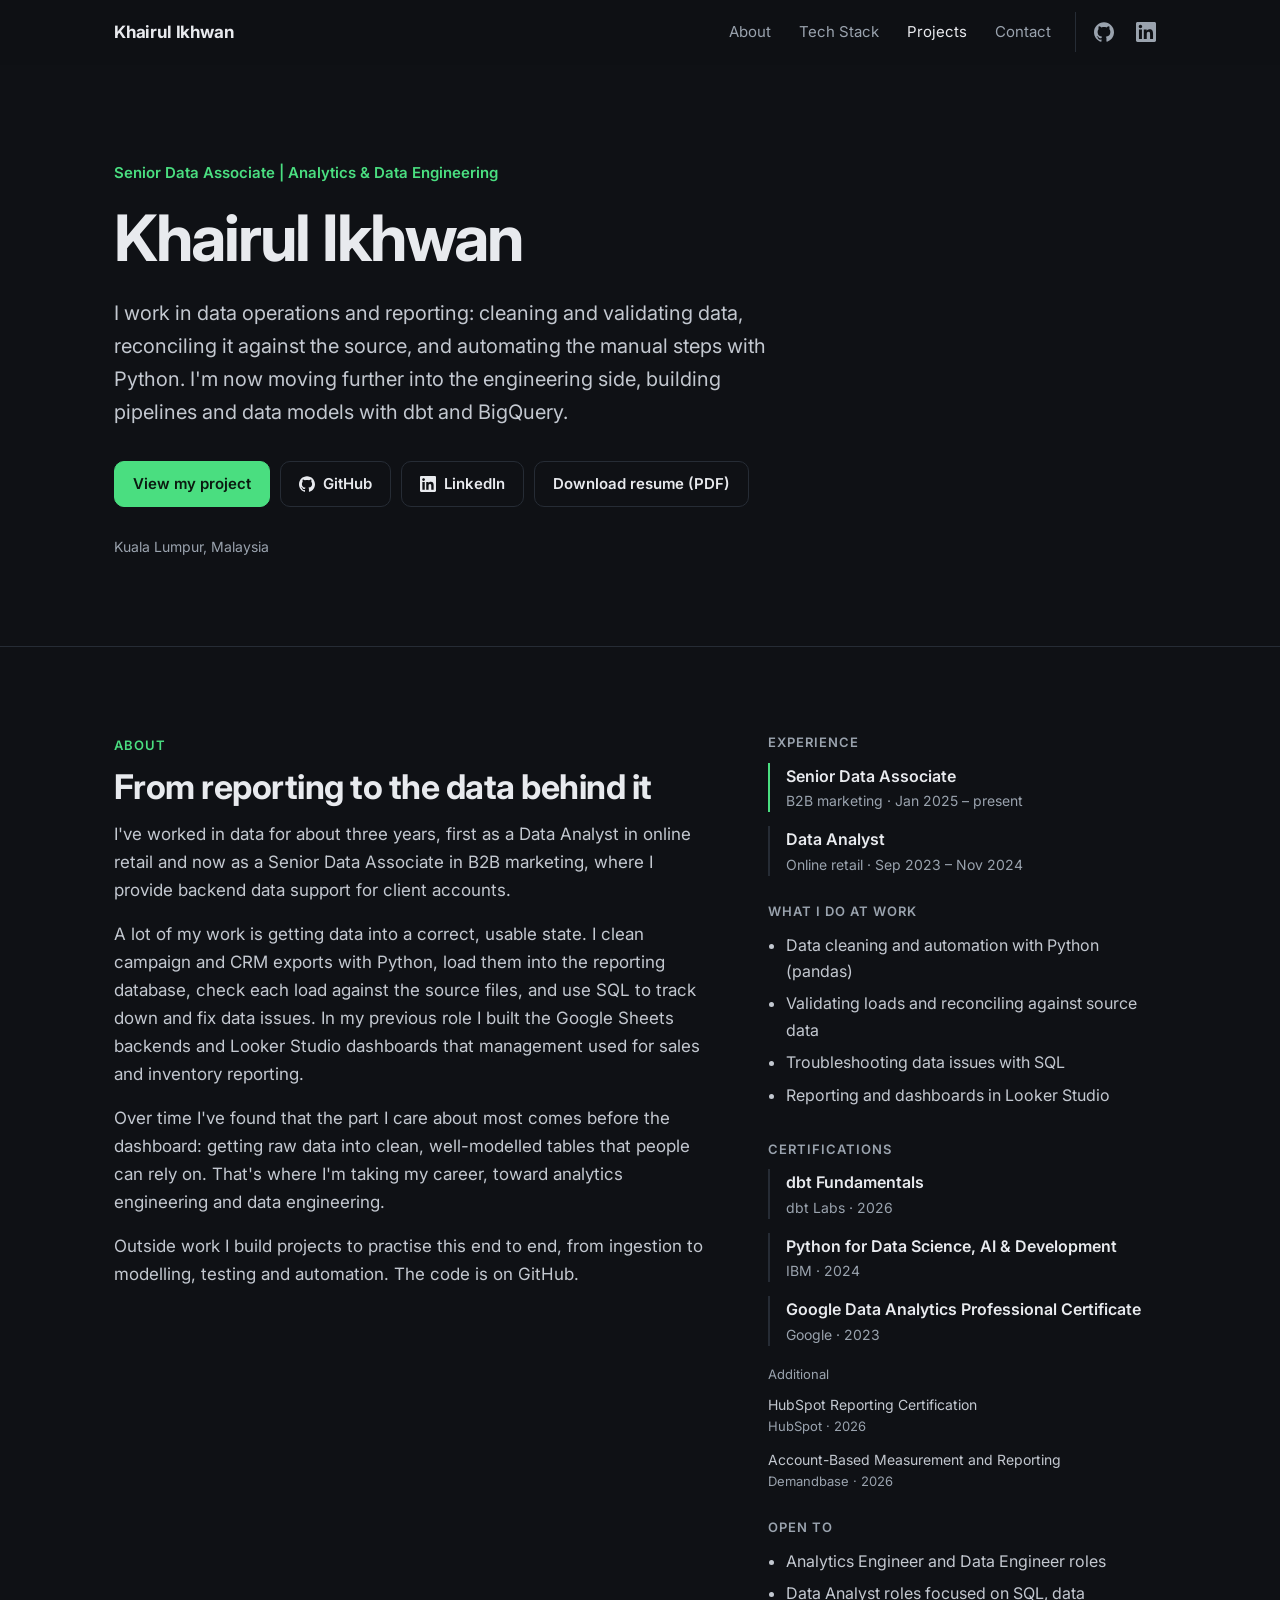
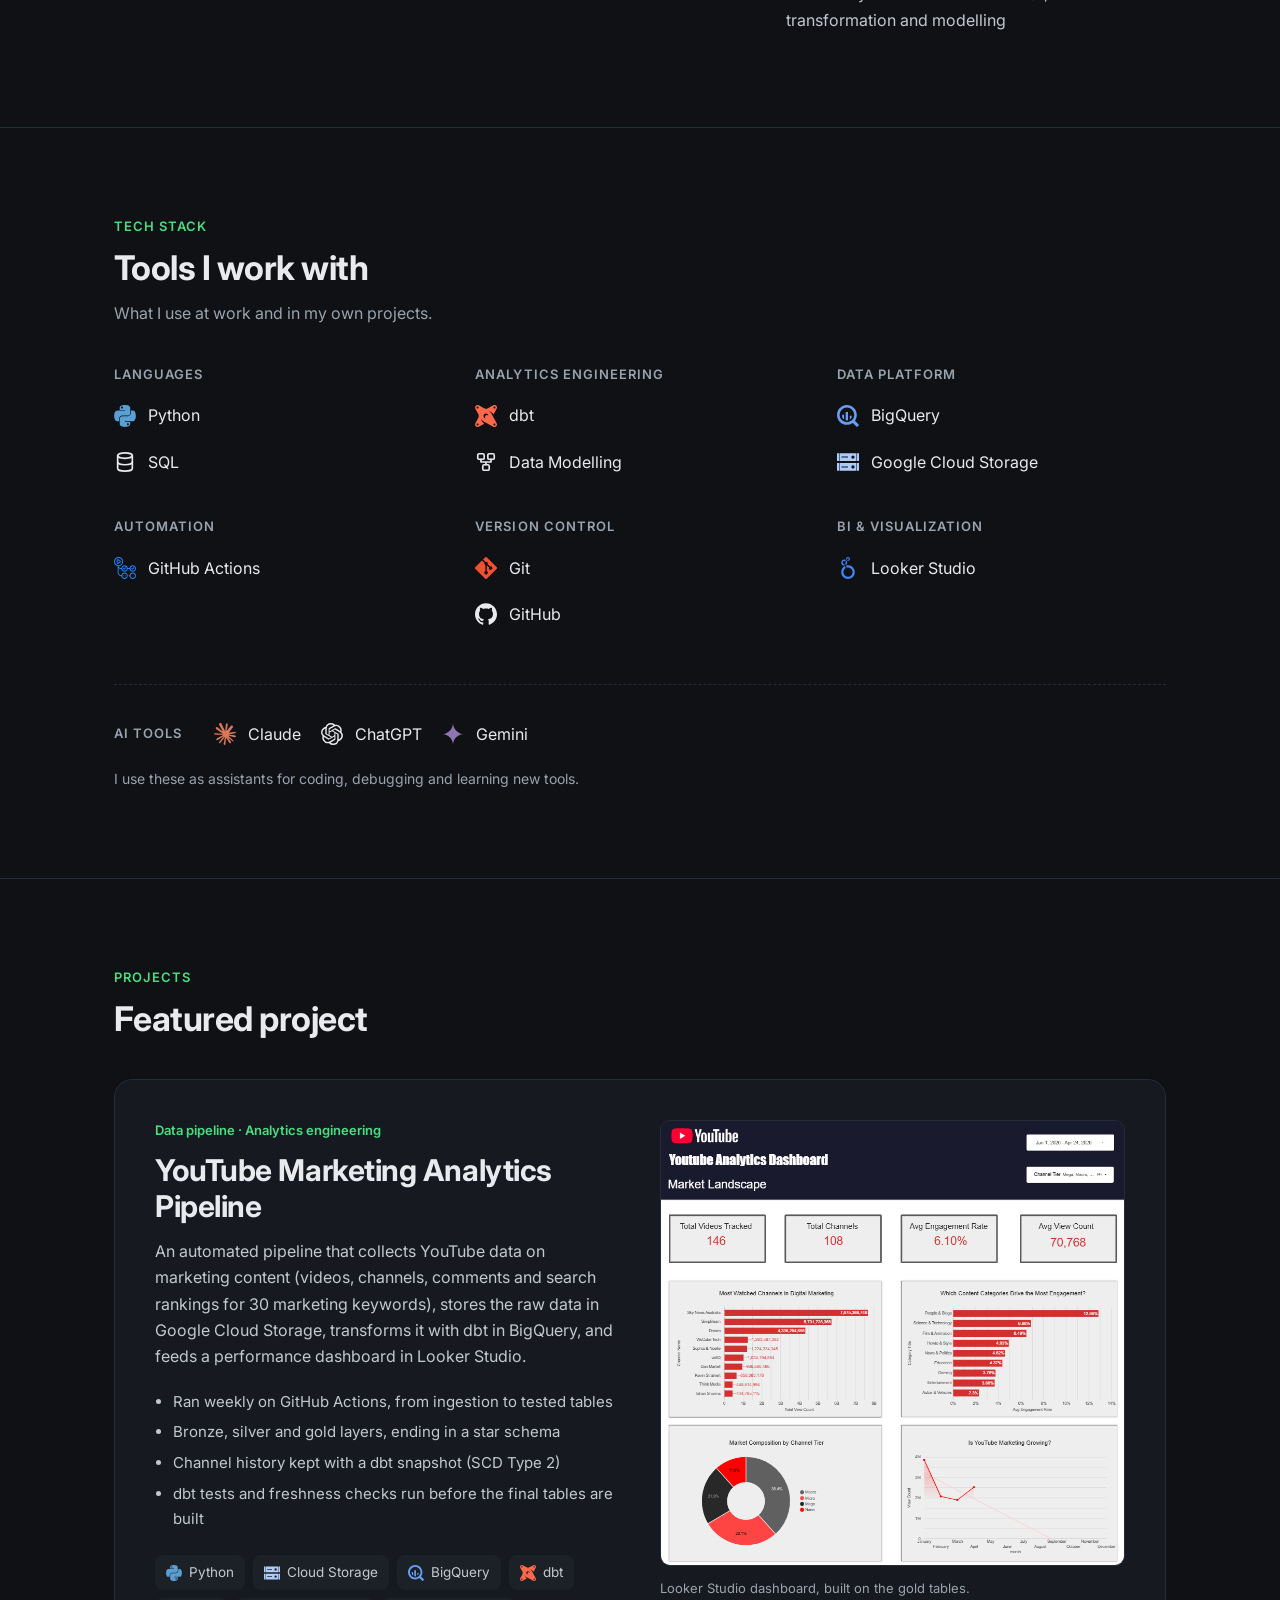
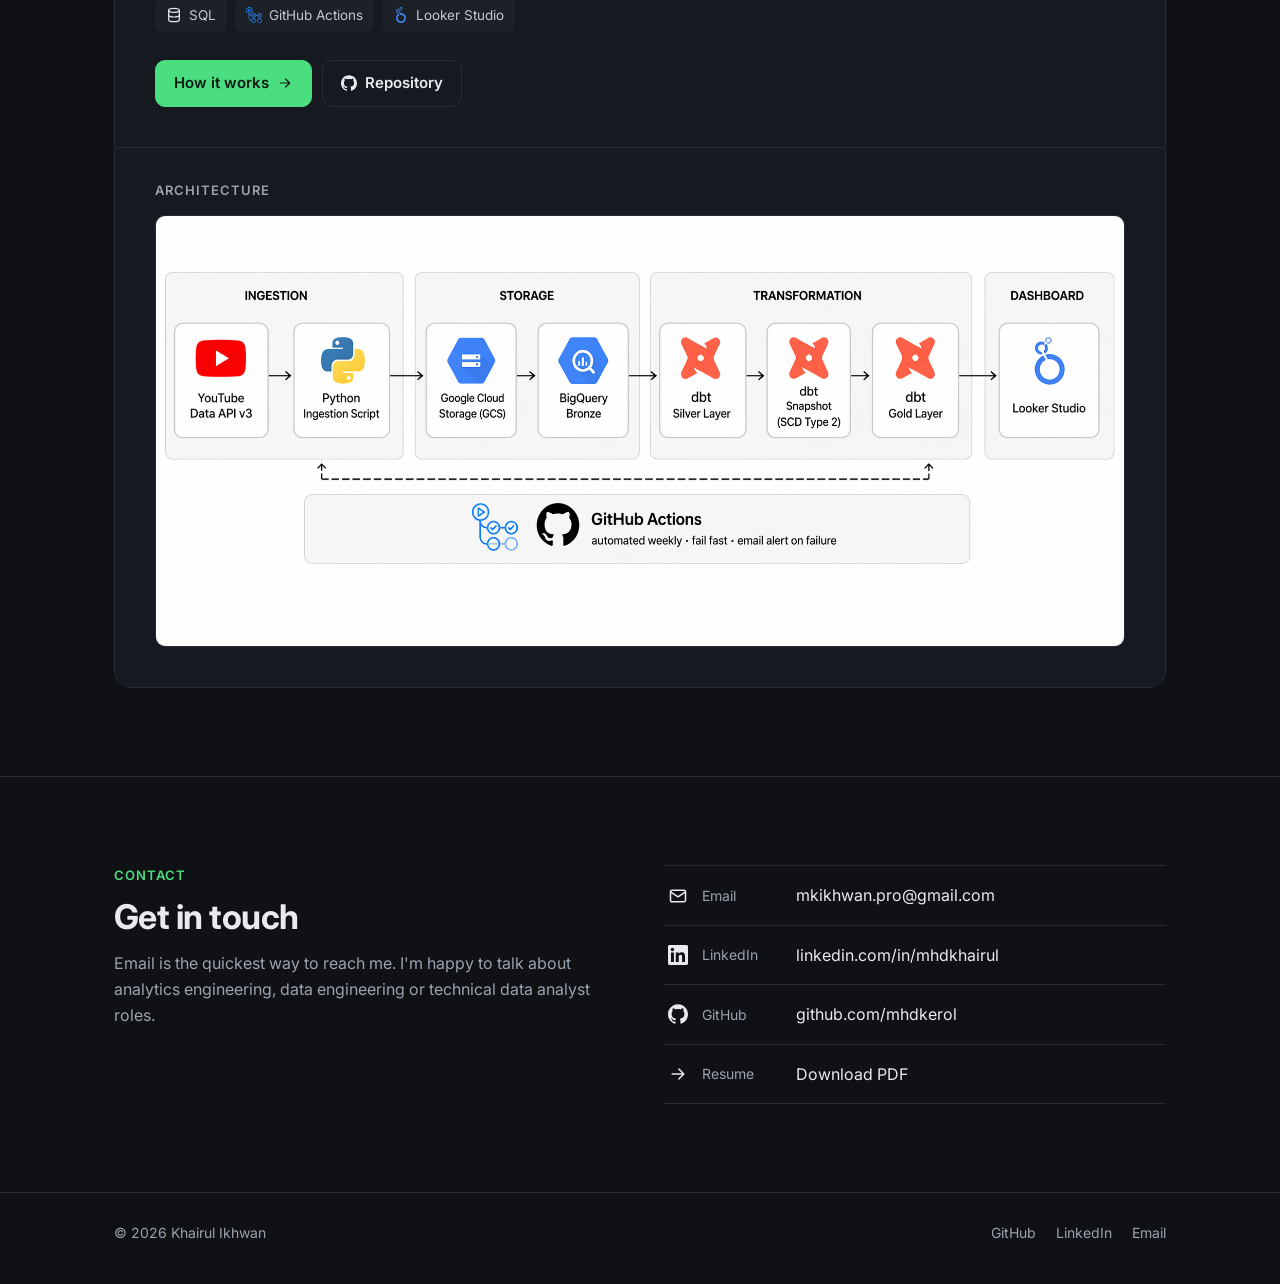
==== index.html @ a226cb2a "Add HubSpot and Demandbase certifications as additional Co-Authored-By: Claude Opus 5.5 <noreply@ant" ====
<!doctype html>
<html lang="en">
<head>
  <meta charset="utf-8">
  <meta name="viewport" content="width=device-width, initial-scale=1">
  <title>Khairul Ikhwan · Senior Data Associate | Analytics &amp; Data Engineering</title>
  <meta name="description" content="Khairul Ikhwan, Senior Data Associate in Kuala Lumpur working in data operations, reporting and data quality, moving into analytics engineering and data engineering. Featured project: a YouTube analytics pipeline built with Python, dbt and BigQuery.">
  <meta name="author" content="Khairul Ikhwan">
  <link rel="canonical" href="https://mhdkerol.github.io/">

  <meta property="og:type" content="website">
  <meta property="og:url" content="https://mhdkerol.github.io/">
  <meta property="og:title" content="Khairul Ikhwan · Analytics &amp; Data Engineering">
  <meta property="og:description" content="Senior Data Associate moving into analytics engineering and data engineering. Projects built with Python, SQL, dbt and BigQuery.">
  <meta property="og:image" content="https://mhdkerol.github.io/assets/img/og-image.png">
  <meta property="og:image:width" content="1200">
  <meta property="og:image:height" content="630">
  <meta name="twitter:card" content="summary_large_image">

  <link rel="icon" href="favicon.svg" type="image/svg+xml">
  <link rel="icon" href="favicon-32.png" sizes="32x32" type="image/png">
  <link rel="apple-touch-icon" href="apple-touch-icon.png">
  <meta name="theme-color" content="#0f1115">

  <link rel="preconnect" href="https://fonts.googleapis.com">
  <link rel="preconnect" href="https://fonts.gstatic.com" crossorigin>
  <link href="https://fonts.googleapis.com/css2?family=Inter:wght@400;500;600;700&display=swap" rel="stylesheet">
  <link rel="stylesheet" href="assets/css/style.css">
</head>
<body>
<a class="skip-link" href="#main">Skip to content</a>

<header class="header">
  <div class="container header__inner">
    <a class="brand" href="#top">Khairul Ikhwan</a>
    <button class="nav-toggle" type="button" aria-expanded="false" aria-controls="site-nav" aria-label="Open menu">
      <svg class="icon" aria-hidden="true"><use href="assets/img/icons.svg#i-menu"></use></svg>
    </button>
    <nav class="nav" id="site-nav" aria-label="Main" data-spy>
      <a class="nav__link" href="#about">About</a>
      <a class="nav__link" href="#stack">Tech Stack</a>
      <a class="nav__link" href="#projects">Projects</a>
      <a class="nav__link" href="#contact">Contact</a>
      <span class="nav__social">
        <a class="icon-link" href="https://github.com/mhdkerol" target="_blank" rel="noopener" aria-label="GitHub (opens in a new tab)">
          <svg class="icon" aria-hidden="true"><use href="assets/img/icons.svg#i-github"></use></svg>
        </a>
        <a class="icon-link" href="https://www.linkedin.com/in/mhdkhairul" target="_blank" rel="noopener" aria-label="LinkedIn (opens in a new tab)">
          <svg class="icon" aria-hidden="true"><use href="assets/img/icons.svg#i-linkedin"></use></svg>
        </a>
      </span>
    </nav>
  </div>
</header>

<main id="main">

  <!-- Intro -->
  <section class="hero" id="top">
    <div class="container">
      <p class="hero__role">Senior Data Associate&nbsp;|&nbsp;Analytics &amp; Data Engineering</p>
      <h1 class="hero__name">Khairul Ikhwan</h1>
      <p class="hero__lead">I work in data operations and reporting: cleaning and validating data, reconciling it against the source, and automating the manual steps with Python. I'm now moving further into the engineering side, building pipelines and data models with dbt and BigQuery.</p>
      <div class="btn-row">
        <a class="btn btn--primary" href="#projects">View my project</a>
        <a class="btn" href="https://github.com/mhdkerol" target="_blank" rel="noopener">
          <svg class="icon icon--sm" aria-hidden="true"><use href="assets/img/icons.svg#i-github"></use></svg>GitHub
        </a>
        <a class="btn" href="https://www.linkedin.com/in/mhdkhairul" target="_blank" rel="noopener">
          <svg class="icon icon--sm" aria-hidden="true"><use href="assets/img/icons.svg#i-linkedin"></use></svg>LinkedIn
        </a>
        <a class="btn" href="assets/Khairul-Ikhwan-Resume.pdf" download>Download resume (PDF)</a>
      </div>
      <p class="hero__meta">Kuala Lumpur, Malaysia</p>
    </div>
  </section>

  <!-- About -->
  <section class="section" id="about">
    <div class="container about">
      <div>
        <p class="section__eyebrow">About</p>
        <h2 class="section__title">From reporting to the data behind it</h2>
        <div class="about__text">
          <p>I've worked in data for about three years, first as a Data Analyst in online retail and now as a Senior Data Associate in B2B marketing, where I provide backend data support for client accounts.</p>
          <p>A lot of my work is getting data into a correct, usable state. I clean campaign and CRM exports with Python, load them into the reporting database, check each load against the source files, and use SQL to track down and fix data issues. In my previous role I built the Google Sheets backends and Looker Studio dashboards that management used for sales and inventory reporting.</p>
          <p>Over time I've found that the part I care about most comes before the dashboard: getting raw data into clean, well-modelled tables that people can rely on. That's where I'm taking my career, toward analytics engineering and data engineering.</p>
          <p>Outside work I build projects to practise this end to end, from ingestion to modelling, testing and automation. The code is on GitHub.</p>
        </div>
      </div>
      <aside class="about__side" aria-label="Experience and interests">
        <div class="side-block">
          <h3>Experience</h3>
          <ul class="timeline">
            <li><strong>Senior Data Associate</strong><span>B2B marketing · Jan 2025 – present</span></li>
            <li><strong>Data Analyst</strong><span>Online retail · Sep 2023 – Nov 2024</span></li>
          </ul>
        </div>
        <div class="side-block">
          <h3>What I do at work</h3>
          <ul class="plain-list">
            <li>Data cleaning and automation with Python (pandas)</li>
            <li>Validating loads and reconciling against source data</li>
            <li>Troubleshooting data issues with SQL</li>
            <li>Reporting and dashboards in Looker Studio</li>
          </ul>
        </div>
        <div class="side-block">
          <h3>Certifications</h3>
          <ul class="timeline timeline--plain">
            <li><strong>dbt Fundamentals</strong><span>dbt Labs · 2026</span></li>
            <li><strong>Python for Data Science, AI &amp; Development</strong><span>IBM · 2024</span></li>
            <li><strong>Google Data Analytics Professional Certificate</strong><span>Google · 2023</span></li>
          </ul>
          <p class="cert-extra-title">Additional</p>
          <ul class="cert-extra">
            <li>HubSpot Reporting Certification <span>HubSpot · 2026</span></li>
            <li>Account-Based Measurement and Reporting <span>Demandbase · 2026</span></li>
          </ul>
        </div>
        <div class="side-block">
          <h3>Open to</h3>
          <ul class="plain-list">
            <li>Analytics Engineer and Data Engineer roles</li>
            <li>Data Analyst roles focused on SQL, data transformation and modelling</li>
          </ul>
        </div>
      </aside>
    </div>
  </section>

  <!-- Tech stack -->
  <section class="section" id="stack">
    <div class="container">
      <p class="section__eyebrow">Tech Stack</p>
      <h2 class="section__title">Tools I work with</h2>
      <p class="section__intro">What I use at work and in my own projects.</p>

      <div class="stack">
        <div class="stack__group">
          <h3>Languages</h3>
          <ul class="stack__list">
            <li class="stack__item"><svg class="icon" aria-hidden="true"><use href="assets/img/icons.svg#i-python"></use></svg>Python</li>
            <li class="stack__item"><svg class="icon" aria-hidden="true"><use href="assets/img/icons.svg#i-sql"></use></svg>SQL</li>
          </ul>
        </div>
        <div class="stack__group">
          <h3>Analytics Engineering</h3>
          <ul class="stack__list">
            <li class="stack__item"><svg class="icon" aria-hidden="true"><use href="assets/img/icons.svg#i-dbt"></use></svg>dbt</li>
            <li class="stack__item"><svg class="icon" aria-hidden="true"><use href="assets/img/icons.svg#i-model"></use></svg>Data Modelling</li>
          </ul>
        </div>
        <div class="stack__group">
          <h3>Data Platform</h3>
          <ul class="stack__list">
            <li class="stack__item"><svg class="icon" aria-hidden="true"><use href="assets/img/icons.svg#i-googlebigquery"></use></svg>BigQuery</li>
            <li class="stack__item"><svg class="icon" aria-hidden="true"><use href="assets/img/icons.svg#i-googlecloudstorage"></use></svg>Google Cloud Storage</li>
          </ul>
        </div>
        <div class="stack__group">
          <h3>Automation</h3>
          <ul class="stack__list">
            <li class="stack__item"><svg class="icon" aria-hidden="true"><use href="assets/img/icons.svg#i-githubactions"></use></svg>GitHub Actions</li>
          </ul>
        </div>
        <div class="stack__group">
          <h3>Version Control</h3>
          <ul class="stack__list">
            <li class="stack__item"><svg class="icon" aria-hidden="true"><use href="assets/img/icons.svg#i-git"></use></svg>Git</li>
            <li class="stack__item"><svg class="icon" aria-hidden="true"><use href="assets/img/icons.svg#i-github"></use></svg>GitHub</li>
          </ul>
        </div>
        <div class="stack__group">
          <h3>BI &amp; Visualization</h3>
          <ul class="stack__list">
            <li class="stack__item"><svg class="icon" aria-hidden="true"><use href="assets/img/icons.svg#i-looker"></use></svg>Looker Studio</li>
          </ul>
        </div>
      </div>

      <div class="stack-ai">
        <h3>AI Tools</h3>
        <ul class="stack__list">
          <li class="stack__item"><svg class="icon" aria-hidden="true"><use href="assets/img/icons.svg#i-claude"></use></svg>Claude</li>
          <li class="stack__item"><svg class="icon" aria-hidden="true"><use href="assets/img/icons.svg#i-openai"></use></svg>ChatGPT</li>
          <li class="stack__item"><svg class="icon" aria-hidden="true"><use href="assets/img/icons.svg#i-googlegemini"></use></svg>Gemini</li>
        </ul>
        <p>I use these as assistants for coding, debugging and learning new tools.</p>
      </div>
    </div>
  </section>

  <!-- Featured project -->
  <section class="section" id="projects">
    <div class="container">
      <p class="section__eyebrow">Projects</p>
      <h2 class="section__title">Featured project</h2>

      <article class="feature" aria-labelledby="yt-title">
        <div class="feature__body">
          <div>
            <p class="feature__tag">Data pipeline · Analytics engineering</p>
            <h3 class="feature__title" id="yt-title">YouTube Marketing Analytics Pipeline</h3>
            <p class="feature__desc">An automated pipeline that collects YouTube data on marketing content (videos, channels, comments and search rankings for 30 marketing keywords), stores the raw data in Google Cloud Storage, transforms it with dbt in BigQuery, and feeds a performance dashboard in Looker Studio.</p>
            <ul class="feature__points">
              <li>Ran weekly on GitHub Actions, from ingestion to tested tables</li>
              <li>Bronze, silver and gold layers, ending in a star schema</li>
              <li>Channel history kept with a dbt snapshot (SCD Type 2)</li>
              <li>dbt tests and freshness checks run before the final tables are built</li>
            </ul>
            <ul class="tech-row" aria-label="Technologies used">
              <li><svg class="icon" aria-hidden="true"><use href="assets/img/icons.svg#i-python"></use></svg>Python</li>
              <li><svg class="icon" aria-hidden="true"><use href="assets/img/icons.svg#i-googlecloudstorage"></use></svg>Cloud Storage</li>
              <li><svg class="icon" aria-hidden="true"><use href="assets/img/icons.svg#i-googlebigquery"></use></svg>BigQuery</li>
              <li><svg class="icon" aria-hidden="true"><use href="assets/img/icons.svg#i-dbt"></use></svg>dbt</li>
              <li><svg class="icon" aria-hidden="true"><use href="assets/img/icons.svg#i-sql"></use></svg>SQL</li>
              <li><svg class="icon" aria-hidden="true"><use href="assets/img/icons.svg#i-githubactions"></use></svg>GitHub Actions</li>
              <li><svg class="icon" aria-hidden="true"><use href="assets/img/icons.svg#i-looker"></use></svg>Looker Studio</li>
            </ul>
            <div class="btn-row">
              <a class="btn btn--primary" href="projects/youtube-analytics.html">
                How it works<svg class="icon icon--sm" aria-hidden="true"><use href="assets/img/icons.svg#i-arrow"></use></svg>
              </a>
              <a class="btn" href="https://github.com/mhdkerol/youtube-analytics-API" target="_blank" rel="noopener">
                <svg class="icon icon--sm" aria-hidden="true"><use href="assets/img/icons.svg#i-github"></use></svg>Repository
              </a>
            </div>
          </div>
          <div class="feature__visual">
            <figure class="shot">
              <img src="assets/img/dashboard.png" width="893" height="856" loading="lazy"
                   alt="Looker Studio dashboard, Market Landscape page: totals for videos tracked, channels and average engagement rate, with charts of the most watched channels, content categories by engagement and channel tiers.">
            </figure>
            <p class="shot-caption">Looker Studio dashboard, built on the gold tables.</p>
          </div>
        </div>
        <div class="feature__wide">
          <h4>Architecture</h4>
          <figure class="shot">
            <img src="assets/img/architecture.png" width="1881" height="836" loading="lazy"
                 alt="Architecture: the YouTube Data API is read by a Python ingestion script, raw files land in Google Cloud Storage and BigQuery bronze tables, dbt builds silver, snapshot and gold layers, and Looker Studio reads the gold layer. GitHub Actions runs the pipeline weekly.">
          </figure>
        </div>
      </article>
    </div>
  </section>

  <!-- Contact -->
  <section class="section" id="contact">
    <div class="container contact">
      <div>
        <p class="section__eyebrow">Contact</p>
        <h2 class="section__title">Get in touch</h2>
        <p class="section__intro">Email is the quickest way to reach me. I'm happy to talk about analytics engineering, data engineering or technical data analyst roles.</p>
      </div>
      <ul class="contact__links">
        <li><a href="mailto:mkikhwan.pro@gmail.com">
          <svg class="icon" aria-hidden="true"><use href="assets/img/icons.svg#i-mail"></use></svg>
          <span class="label">Email</span><span class="value">mkikhwan.pro@gmail.com</span>
        </a></li>
        <li><a href="https://www.linkedin.com/in/mhdkhairul" target="_blank" rel="noopener">
          <svg class="icon" aria-hidden="true"><use href="assets/img/icons.svg#i-linkedin"></use></svg>
          <span class="label">LinkedIn</span><span class="value">linkedin.com/in/mhdkhairul</span>
        </a></li>
        <li><a href="https://github.com/mhdkerol" target="_blank" rel="noopener">
          <svg class="icon" aria-hidden="true"><use href="assets/img/icons.svg#i-github"></use></svg>
          <span class="label">GitHub</span><span class="value">github.com/mhdkerol</span>
        </a></li>
        <li><a href="assets/Khairul-Ikhwan-Resume.pdf" download>
          <svg class="icon" aria-hidden="true"><use href="assets/img/icons.svg#i-arrow"></use></svg>
          <span class="label">Resume</span><span class="value">Download PDF</span>
        </a></li>
      </ul>
    </div>
  </section>
</main>

<footer class="footer">
  <div class="container footer__inner">
    <span>© <span id="year">2026</span> Khairul Ikhwan</span>
    <nav aria-label="Footer">
      <a href="https://github.com/mhdkerol" target="_blank" rel="noopener">GitHub</a>
      <a href="https://www.linkedin.com/in/mhdkhairul" target="_blank" rel="noopener">LinkedIn</a>
      <a href="mailto:mkikhwan.pro@gmail.com">Email</a>
    </nav>
  </div>
</footer>

<script src="assets/js/main.js" defer></script>
</body>
</html>
---- assets/css/style.css ----
/* =========================================================
   Khairul Ikhwan – portfolio
   Plain CSS, no build step. Dark, understated theme.
   ========================================================= */

:root {
  --bg: #0f1115;
  --surface: #161a20;
  --surface-2: #1c2128;
  --border: #262c35;
  --text: #e8eaee;
  --text-soft: #c3c8d0;
  --muted: #9aa3ae;
  --accent: #4ade80;
  --accent-ink: #0b1a10;
  --radius: 12px;
  --max: 1100px;
  --header-h: 64px;
}

*, *::before, *::after { box-sizing: border-box; }

html { scroll-behavior: smooth; scroll-padding-top: calc(var(--header-h) + 16px); }
@media (prefers-reduced-motion: reduce) { html { scroll-behavior: auto; } * { transition: none !important; } }

body {
  margin: 0;
  background: var(--bg);
  color: var(--text);
  font-family: Inter, system-ui, -apple-system, "Segoe UI", Roboto, sans-serif;
  font-size: 16px;
  line-height: 1.65;
  -webkit-font-smoothing: antialiased;
  overflow-x: hidden;
}

a { color: inherit; text-decoration: none; }
img { max-width: 100%; height: auto; display: block; }
h1, h2, h3 { line-height: 1.2; letter-spacing: -0.015em; margin: 0; }
p { margin: 0; }
code { font-family: ui-monospace, "SFMono-Regular", Menlo, Consolas, monospace; font-size: 0.92em; background: var(--surface-2); padding: 1px 6px; border-radius: 5px; }

.container { max-width: var(--max); margin: 0 auto; padding: 0 24px; }

:focus-visible { outline: 2px solid var(--accent); outline-offset: 3px; border-radius: 6px; }

.skip-link {
  position: absolute; left: -9999px; top: 10px; z-index: 100;
  background: var(--accent); color: var(--accent-ink); padding: 8px 14px; border-radius: 8px; font-weight: 600;
}
.skip-link:focus { left: 12px; }

.icon { width: 20px; height: 20px; flex: none; }
.icon--sm { width: 16px; height: 16px; }

/* ---------- Header / nav ---------- */
.header {
  position: sticky; top: 0; z-index: 50;
  background: rgba(15, 17, 21, 0.88);
  backdrop-filter: saturate(140%) blur(8px);
  -webkit-backdrop-filter: saturate(140%) blur(8px);
  border-bottom: 1px solid transparent;
  transition: border-color .2s;
}
.header.is-scrolled { border-bottom-color: var(--border); }
.header__inner { height: var(--header-h); display: flex; align-items: center; justify-content: space-between; gap: 16px; }
.brand { font-weight: 700; font-size: 17px; letter-spacing: -0.01em; }

.nav { display: flex; align-items: center; gap: 4px; }
.nav__link {
  padding: 8px 12px; border-radius: 8px; font-size: 15px; color: var(--muted);
  transition: color .15s, background-color .15s;
}
.nav__link:hover { color: var(--text); background: var(--surface); }
.nav__link.is-active { color: var(--text); }
.nav__social { display: flex; gap: 2px; margin-left: 8px; padding-left: 8px; border-left: 1px solid var(--border); }
.icon-link {
  display: inline-flex; align-items: center; justify-content: center;
  width: 40px; height: 40px; border-radius: 8px; color: var(--muted);
  transition: color .15s, background-color .15s;
}
.icon-link:hover { color: var(--text); background: var(--surface); }

.nav-toggle {
  display: none; align-items: center; justify-content: center;
  width: 44px; height: 44px; border-radius: 8px; border: 1px solid var(--border);
  background: transparent; color: var(--text); cursor: pointer;
}

@media (max-width: 760px) {
  .nav-toggle { display: inline-flex; }
  .nav {
    position: absolute; top: var(--header-h); left: 0; right: 0;
    flex-direction: column; align-items: stretch; gap: 0;
    padding: 8px 16px 16px; background: var(--bg); border-bottom: 1px solid var(--border);
    display: none;
  }
  .nav.is-open { display: flex; }
  .nav__link { padding: 14px 12px; font-size: 16px; }
  .nav__social { margin: 8px 0 0; padding: 8px 0 0; border-left: 0; border-top: 1px solid var(--border); }
}

/* ---------- Buttons ---------- */
.btn {
  display: inline-flex; align-items: center; gap: 8px;
  min-height: 44px; padding: 10px 18px; border-radius: 10px;
  font-size: 15px; font-weight: 600; border: 1px solid var(--border); color: var(--text);
  transition: background-color .15s, border-color .15s, color .15s;
}
.btn:hover { background: var(--surface); border-color: #3a414c; }
.btn--primary { background: var(--accent); border-color: var(--accent); color: var(--accent-ink); }
.btn--primary:hover { background: #6ee7a0; border-color: #6ee7a0; color: var(--accent-ink); }
.btn-row { display: flex; flex-wrap: wrap; gap: 10px; }

/* ---------- Sections ---------- */
.section { padding: 88px 0; border-top: 1px solid var(--border); }
.section__eyebrow { font-size: 13px; font-weight: 600; letter-spacing: .08em; text-transform: uppercase; color: var(--accent); margin-bottom: 10px; }
.section__title { font-size: clamp(26px, 3.2vw, 34px); margin-bottom: 12px; }
.section__intro { color: var(--muted); max-width: 620px; }

/* ---------- Hero ---------- */
.hero { padding: 96px 0 88px; }
.hero__role { font-size: 15px; font-weight: 600; color: var(--accent); margin-bottom: 14px; }
.hero__name { font-size: clamp(40px, 6vw, 64px); letter-spacing: -0.03em; margin-bottom: 20px; }
.hero__lead { font-size: clamp(17px, 2vw, 20px); color: var(--text-soft); max-width: 660px; margin-bottom: 32px; }
.hero__meta { margin-top: 28px; font-size: 14px; color: var(--muted); }

/* ---------- About ---------- */
.about { display: grid; grid-template-columns: minmax(0, 1.5fr) minmax(0, 1fr); gap: 56px; }
.about__text { display: flex; flex-direction: column; gap: 16px; color: var(--text-soft); font-size: 17px; }
.about__side { display: flex; flex-direction: column; gap: 28px; }
.side-block h3 { font-size: 13px; font-weight: 600; letter-spacing: .08em; text-transform: uppercase; color: var(--muted); margin-bottom: 12px; }
.timeline { list-style: none; margin: 0; padding: 0; display: flex; flex-direction: column; gap: 14px; }
.timeline li { display: flex; flex-direction: column; padding-left: 16px; border-left: 2px solid var(--border); }
.timeline li:first-child { border-left-color: var(--accent); }
.timeline--plain li:first-child { border-left-color: var(--border); }
.timeline strong { font-weight: 600; }
.timeline span { font-size: 14px; color: var(--muted); }
.plain-list { margin: 0; padding-left: 18px; color: var(--text-soft); }
.plain-list li { margin-bottom: 6px; }

@media (max-width: 860px) { .about { grid-template-columns: 1fr; gap: 40px; } }

/* ---------- Tech stack ---------- */
.stack { display: grid; grid-template-columns: repeat(3, minmax(0, 1fr)); gap: 36px 32px; margin-top: 40px; }
.stack__group h3 { font-size: 13px; font-weight: 600; letter-spacing: .08em; text-transform: uppercase; color: var(--muted); margin-bottom: 12px; }
.stack__list { list-style: none; margin: 0; padding: 0; display: flex; flex-direction: column; gap: 4px; }
.stack__item {
  display: flex; align-items: center; gap: 12px; padding: 8px 10px; margin: 0 -10px;
  border-radius: 8px; font-size: 16px; transition: background-color .15s;
}
.stack__item:hover { background: var(--surface); }
.stack__item .icon { width: 22px; height: 22px; color: var(--text); }

.stack-ai {
  margin-top: 48px; padding-top: 28px; border-top: 1px dashed var(--border);
  display: flex; flex-wrap: wrap; align-items: center; gap: 12px 32px;
}
.stack-ai h3 { font-size: 13px; font-weight: 600; letter-spacing: .08em; text-transform: uppercase; color: var(--muted); }
.stack-ai .stack__list { flex-direction: row; flex-wrap: wrap; gap: 4px 20px; }
.stack-ai p { flex-basis: 100%; font-size: 14px; color: var(--muted); }

@media (max-width: 860px) { .stack { grid-template-columns: repeat(2, minmax(0, 1fr)); } }
@media (max-width: 520px) { .stack { grid-template-columns: 1fr; gap: 28px; } }

/* ---------- Featured project ---------- */
.feature {
  margin-top: 40px; background: var(--surface); border: 1px solid var(--border); border-radius: 18px; overflow: hidden;
}
.feature__body { padding: 40px; display: grid; grid-template-columns: minmax(0, 1fr) minmax(0, 1fr); gap: 40px; align-items: start; }
.feature__tag { font-size: 13px; font-weight: 600; color: var(--accent); margin-bottom: 10px; }
.feature__title { font-size: clamp(24px, 3vw, 30px); margin-bottom: 14px; }
.feature__desc { color: var(--text-soft); margin-bottom: 20px; }
.feature__points { margin: 0 0 24px; padding-left: 18px; color: var(--text-soft); font-size: 15px; }
.feature__points li { margin-bottom: 6px; }
.tech-row { list-style: none; margin: 0 0 28px; padding: 0; display: flex; flex-wrap: wrap; gap: 8px; }
.tech-row li {
  display: inline-flex; align-items: center; gap: 7px; padding: 6px 11px;
  background: var(--surface-2); border-radius: 8px; font-size: 13.5px; color: var(--text-soft);
}
.tech-row .icon { width: 16px; height: 16px; color: var(--text); }

.feature__visual { display: flex; flex-direction: column; gap: 12px; }
.shot {
  margin: 0; border-radius: 10px; overflow: hidden; border: 1px solid var(--border); background: #fff;
}
.shot img { width: 100%; }
.shot-caption { font-size: 13px; color: var(--muted); }

.feature__wide { border-top: 1px solid var(--border); padding: 32px 40px 40px; }
.feature__wide h4 { margin: 0 0 14px; font-size: 13px; font-weight: 600; letter-spacing: .08em; text-transform: uppercase; color: var(--muted); }

@media (max-width: 900px) {
  .feature__body { grid-template-columns: 1fr; padding: 28px; }
  .feature__wide { padding: 24px 28px 28px; }
}
@media (max-width: 520px) {
  .feature__body { padding: 22px; }
  .feature__wide { padding: 20px 22px 24px; }
}

/* ---------- Contact ---------- */
.contact { display: grid; grid-template-columns: minmax(0, 1fr) minmax(0, 1fr); gap: 48px; align-items: start; }
.contact__links { list-style: none; margin: 0; padding: 0; border-top: 1px solid var(--border); }
.contact__links a {
  display: flex; align-items: center; gap: 14px; padding: 16px 4px; border-bottom: 1px solid var(--border);
  transition: color .15s, padding-left .15s;
}
.contact__links a:hover { color: var(--accent); padding-left: 10px; }
.contact__links .label { width: 80px; color: var(--muted); font-size: 14px; }
.contact__links .value { flex: 1; min-width: 0; overflow-wrap: anywhere; }
@media (max-width: 760px) { .contact { grid-template-columns: 1fr; gap: 28px; } }

/* ---------- Footer ---------- */
.footer { border-top: 1px solid var(--border); padding: 28px 0 40px; }
.footer__inner { display: flex; flex-wrap: wrap; justify-content: space-between; align-items: center; gap: 12px; font-size: 14px; color: var(--muted); }
.footer nav { display: flex; flex-wrap: wrap; gap: 20px; }
.footer a:hover { color: var(--text); }

/* =========================================================
   Project page
   ========================================================= */
.breadcrumb { padding-top: 32px; font-size: 14px; color: var(--muted); }
.breadcrumb a:hover { color: var(--text); }

.p-hero { padding: 28px 0 48px; }
.p-hero h1 { font-size: clamp(32px, 5vw, 48px); letter-spacing: -0.025em; margin-bottom: 18px; }
.p-hero .lead { font-size: clamp(17px, 2vw, 19px); color: var(--text-soft); max-width: 740px; margin-bottom: 24px; }

.facts {
  display: grid; grid-template-columns: repeat(4, minmax(0, 1fr)); gap: 0;
  border: 1px solid var(--border); border-radius: var(--radius); margin-top: 32px; overflow: hidden;
}
.facts div { padding: 16px 20px; border-right: 1px solid var(--border); }
.facts div:last-child { border-right: 0; }
.facts dt { font-size: 12px; font-weight: 600; letter-spacing: .06em; text-transform: uppercase; color: var(--muted); margin-bottom: 4px; }
.facts dd { margin: 0; font-size: 15px; }
@media (max-width: 760px) {
  .facts { grid-template-columns: repeat(2, minmax(0, 1fr)); }
  .facts div:nth-child(2) { border-right: 0; }
  .facts div:nth-child(-n+2) { border-bottom: 1px solid var(--border); }
}

.toc {
  position: sticky; top: var(--header-h); z-index: 40; background: rgba(15, 17, 21, 0.94);
  border-top: 1px solid var(--border); border-bottom: 1px solid var(--border);
}
.toc ul { list-style: none; margin: 0; padding: 0; display: flex; gap: 4px; overflow-x: auto; scrollbar-width: none; }
.toc ul::-webkit-scrollbar { display: none; }
.toc a { display: block; white-space: nowrap; padding: 12px 12px; font-size: 14px; color: var(--muted); border-bottom: 2px solid transparent; }
.toc a:hover { color: var(--text); }
.toc a.is-active { color: var(--text); border-bottom-color: var(--accent); }

.p-section { padding: 64px 0; border-bottom: 1px solid var(--border); scroll-margin-top: calc(var(--header-h) + 60px); }
.p-section:last-of-type { border-bottom: 0; }
.p-section h2 { font-size: clamp(24px, 3vw, 30px); margin-bottom: 16px; }
.p-section h3 { font-size: 18px; margin: 28px 0 10px; }
.prose { max-width: 740px; color: var(--text-soft); font-size: 17px; display: flex; flex-direction: column; gap: 14px; }
.prose ul, .prose ol { margin: 0; padding-left: 22px; display: flex; flex-direction: column; gap: 6px; }
.prose strong { color: var(--text); }

.p-figure { margin: 28px 0 0; }
.p-figure .shot { max-width: 100%; }
.p-figure figcaption { margin-top: 10px; font-size: 14px; color: var(--muted); }
.p-figure--narrow { max-width: 760px; }

.workflow { list-style: none; margin: 24px 0 0; padding: 0; counter-reset: step; display: grid; grid-template-columns: repeat(2, minmax(0, 1fr)); gap: 12px; }
.workflow li {
  counter-increment: step; position: relative; padding: 18px 18px 18px 56px;
  background: var(--surface); border: 1px solid var(--border); border-radius: var(--radius); color: var(--text-soft); font-size: 15px;
}
.workflow li::before {
  content: counter(step); position: absolute; left: 18px; top: 18px;
  width: 26px; height: 26px; border-radius: 50%; background: var(--surface-2); color: var(--accent);
  display: flex; align-items: center; justify-content: center; font-size: 13px; font-weight: 700;
}
.workflow strong { display: block; color: var(--text); margin-bottom: 2px; }
@media (max-width: 760px) { .workflow { grid-template-columns: 1fr; } }

.table-wrap { overflow-x: auto; margin-top: 20px; border: 1px solid var(--border); border-radius: var(--radius); }
table { width: 100%; border-collapse: collapse; font-size: 15px; }
th, td { text-align: left; padding: 12px 16px; border-bottom: 1px solid var(--border); vertical-align: top; }
th { font-size: 12px; letter-spacing: .06em; text-transform: uppercase; color: var(--muted); font-weight: 600; background: var(--surface); }
tr:last-child td { border-bottom: 0; }
td { color: var(--text-soft); }
td:first-child { color: var(--text); white-space: nowrap; }

.decisions { display: grid; grid-template-columns: repeat(2, minmax(0, 1fr)); gap: 14px; margin-top: 24px; }
.decision { padding: 22px; background: var(--surface); border: 1px solid var(--border); border-radius: var(--radius); }
.decision h3 { margin: 0 0 8px; font-size: 17px; }
.decision p { color: var(--text-soft); font-size: 15px; }
@media (max-width: 760px) { .decisions { grid-template-columns: 1fr; } }

/* Code snippets */
.snippet { margin-top: 20px; background: var(--surface); border: 1px solid var(--border); border-radius: var(--radius); overflow: hidden; }
.snippet__head { display: flex; flex-wrap: wrap; justify-content: space-between; align-items: baseline; gap: 6px 16px; padding: 18px 20px 0; }
.snippet__head h3 { margin: 0; font-size: 17px; }
.snippet__head a { font-size: 14px; color: var(--accent); display: inline-flex; align-items: center; gap: 4px; }
.snippet__head a:hover { text-decoration: underline; }
.snippet__why { padding: 8px 20px 0; color: var(--text-soft); font-size: 15px; max-width: 760px; }
.snippet__file { padding: 10px 20px 12px; font-family: ui-monospace, Menlo, monospace; font-size: 12px; color: var(--muted); }
.snippet pre { margin: 0; border-top: 1px solid var(--border); overflow-x: auto; background: #0b0d10; }
.snippet pre code, .snippet pre code.hljs { display: block; background: transparent; padding: 18px 20px; font-size: 13.5px; line-height: 1.65; border-radius: 0; }

.status-note {
  margin-top: 28px; padding: 16px 20px; border-radius: var(--radius);
  background: var(--surface); border: 1px solid var(--border); color: var(--text-soft); font-size: 15px; max-width: 760px;
}
.status-note strong { color: #f0b429; }

.end-cta {
  margin: 0 0 72px; padding: 32px; background: var(--surface); border: 1px solid var(--border); border-radius: 16px;
  display: flex; flex-wrap: wrap; justify-content: space-between; align-items: center; gap: 20px;
}
.end-cta h2 { font-size: 22px; margin-bottom: 4px; }
.end-cta p { color: var(--text-soft); }
.cert-extra-title { margin: 18px 0 8px; font-size: 13px; color: var(--muted); }
.cert-extra { list-style: none; margin: 0; padding: 0; display: flex; flex-direction: column; gap: 6px; font-size: 14px; color: var(--text-soft); }
.cert-extra { gap: 10px; }
.cert-extra span { display: block; font-size: 13px; color: var(--muted); }
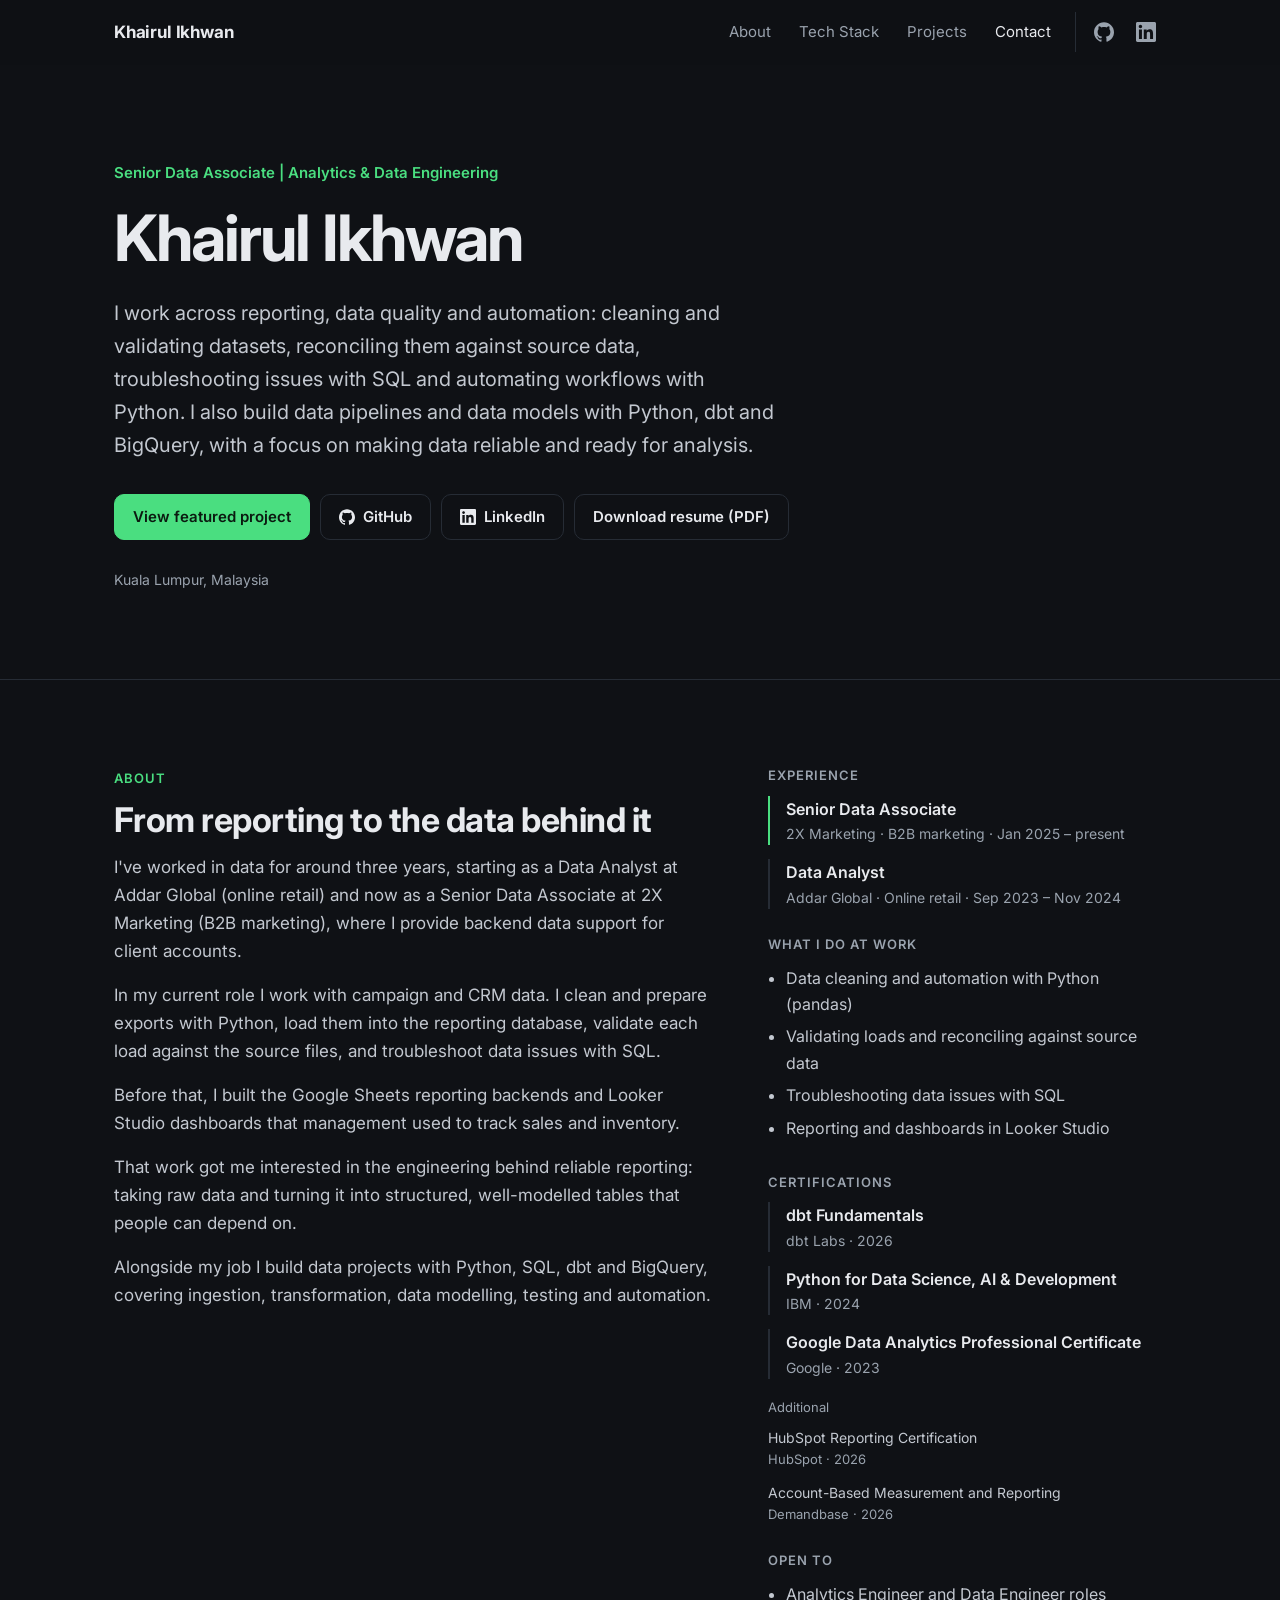
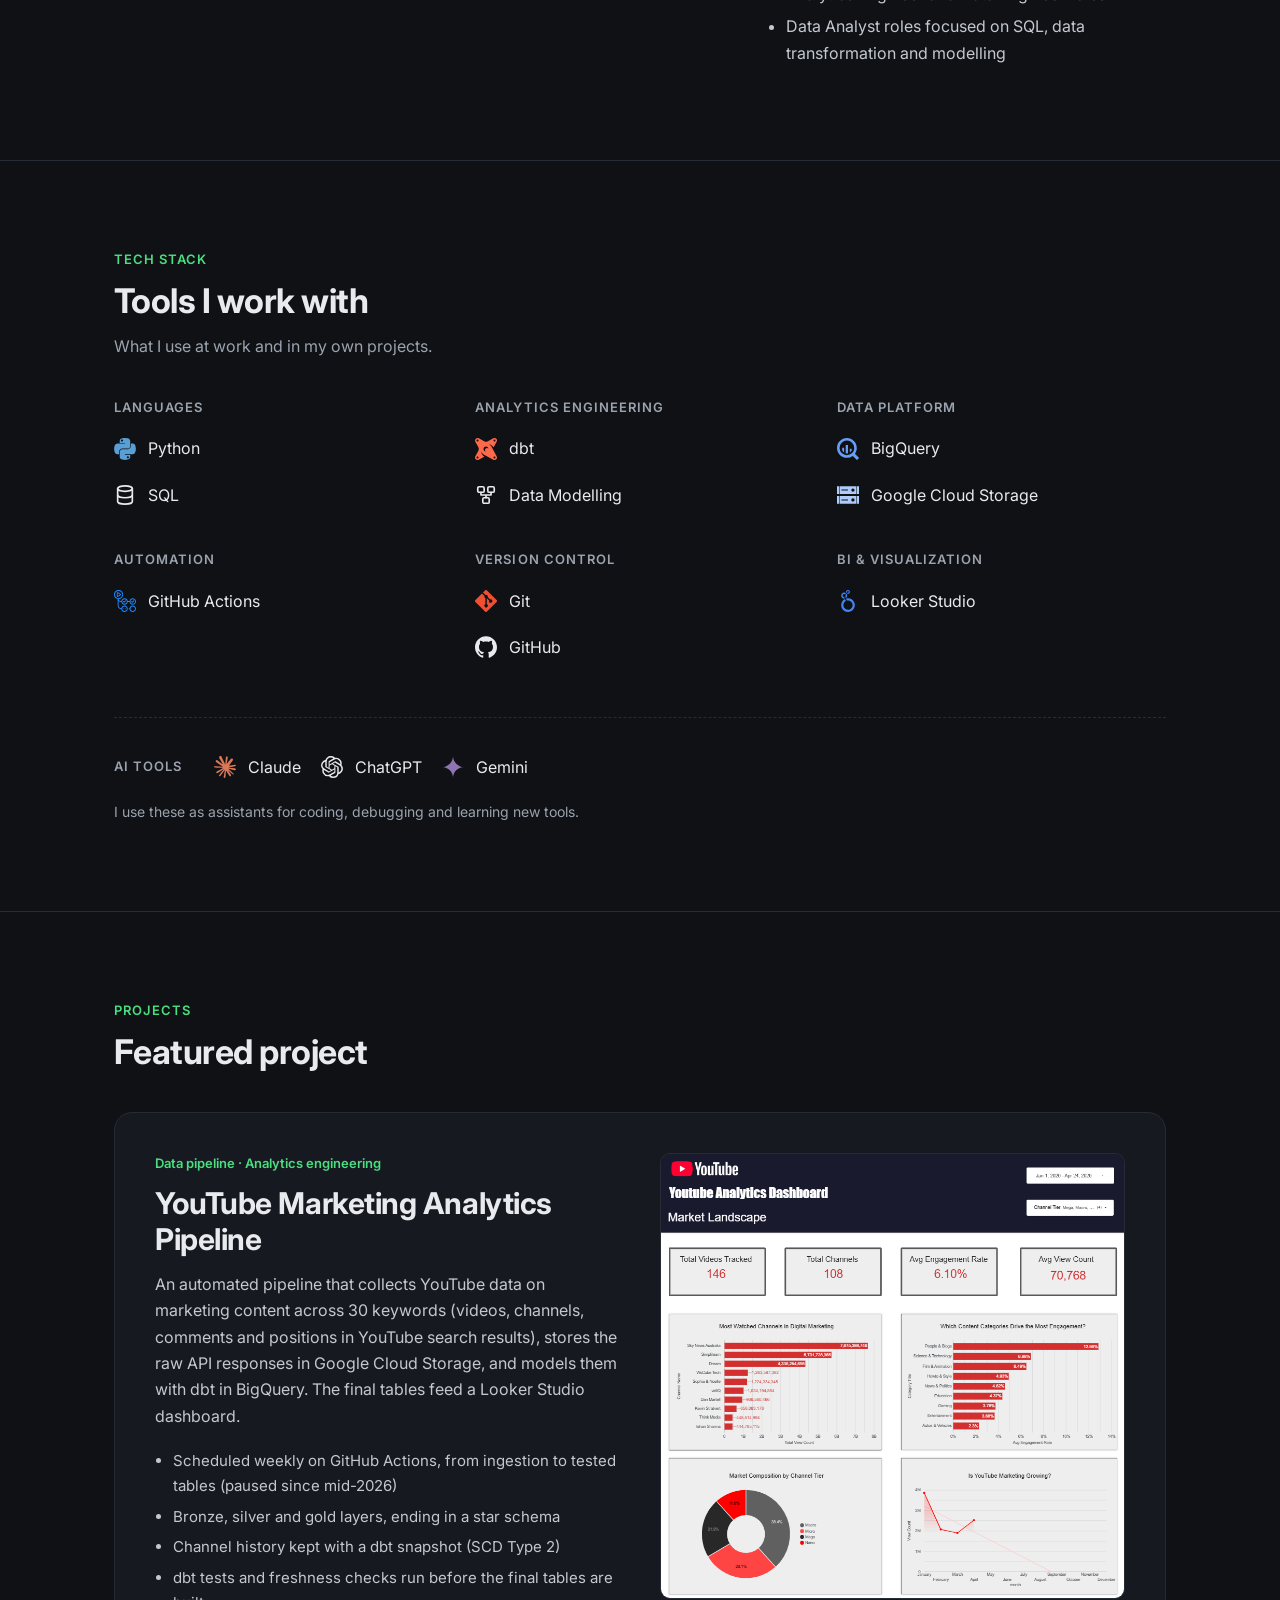
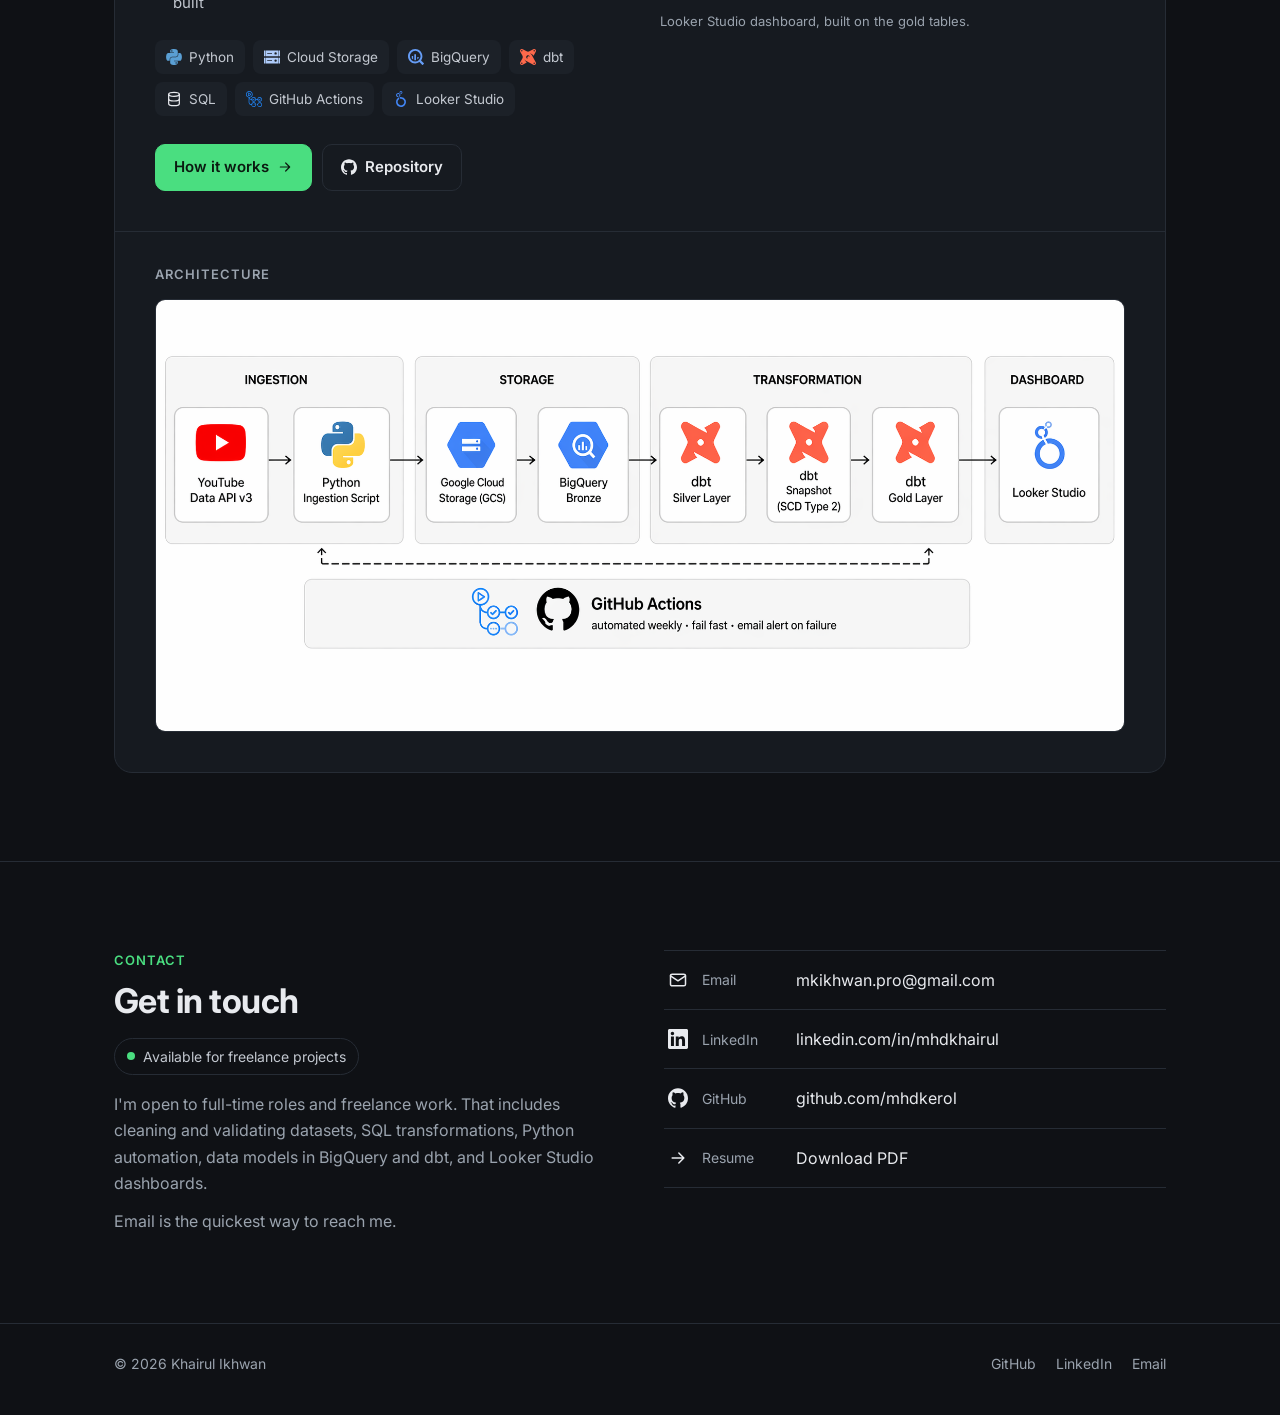
==== commit 1f4ee4f4: "Tighten wording: more confident intro and about, freelance-friendly contact - Lead with current expe" ====
--- a/index.html
+++ b/index.html
@@ -60,9 +60,9 @@
     <div class="container">
       <p class="hero__role">Senior Data Associate&nbsp;|&nbsp;Analytics &amp; Data Engineering</p>
       <h1 class="hero__name">Khairul Ikhwan</h1>
-      <p class="hero__lead">I work in data operations and reporting: cleaning and validating data, reconciling it against the source, and automating the manual steps with Python. I'm now moving further into the engineering side, building pipelines and data models with dbt and BigQuery.</p>
+      <p class="hero__lead">I work across reporting, data quality and automation: cleaning and validating datasets, reconciling them against source data, troubleshooting issues with SQL and automating workflows with Python. I also build data pipelines and data models with Python, dbt and BigQuery, with a focus on making data reliable and ready for analysis.</p>
       <div class="btn-row">
-        <a class="btn btn--primary" href="#projects">View my project</a>
+        <a class="btn btn--primary" href="#projects">View featured project</a>
         <a class="btn" href="https://github.com/mhdkerol" target="_blank" rel="noopener">
           <svg class="icon icon--sm" aria-hidden="true"><use href="assets/img/icons.svg#i-github"></use></svg>GitHub
         </a>
@@ -82,18 +82,19 @@
         <p class="section__eyebrow">About</p>
         <h2 class="section__title">From reporting to the data behind it</h2>
         <div class="about__text">
-          <p>I've worked in data for about three years, first as a Data Analyst in online retail and now as a Senior Data Associate in B2B marketing, where I provide backend data support for client accounts.</p>
-          <p>A lot of my work is getting data into a correct, usable state. I clean campaign and CRM exports with Python, load them into the reporting database, check each load against the source files, and use SQL to track down and fix data issues. In my previous role I built the Google Sheets backends and Looker Studio dashboards that management used for sales and inventory reporting.</p>
-          <p>Over time I've found that the part I care about most comes before the dashboard: getting raw data into clean, well-modelled tables that people can rely on. That's where I'm taking my career, toward analytics engineering and data engineering.</p>
-          <p>Outside work I build projects to practise this end to end, from ingestion to modelling, testing and automation. The code is on GitHub.</p>
+          <p>I've worked in data for around three years, starting as a Data Analyst at Addar Global (online retail) and now as a Senior Data Associate at 2X Marketing (B2B marketing), where I provide backend data support for client accounts.</p>
+          <p>In my current role I work with campaign and CRM data. I clean and prepare exports with Python, load them into the reporting database, validate each load against the source files, and troubleshoot data issues with SQL.</p>
+          <p>Before that, I built the Google Sheets reporting backends and Looker Studio dashboards that management used to track sales and inventory.</p>
+          <p>That work got me interested in the engineering behind reliable reporting: taking raw data and turning it into structured, well-modelled tables that people can depend on.</p>
+          <p>Alongside my job I build data projects with Python, SQL, dbt and BigQuery, covering ingestion, transformation, data modelling, testing and automation.</p>
         </div>
       </div>
       <aside class="about__side" aria-label="Experience and interests">
         <div class="side-block">
           <h3>Experience</h3>
           <ul class="timeline">
-            <li><strong>Senior Data Associate</strong><span>B2B marketing · Jan 2025 – present</span></li>
-            <li><strong>Data Analyst</strong><span>Online retail · Sep 2023 – Nov 2024</span></li>
+            <li><strong>Senior Data Associate</strong><span>2X Marketing · B2B marketing · Jan 2025 – present</span></li>
+            <li><strong>Data Analyst</strong><span>Addar Global · Online retail · Sep 2023 – Nov 2024</span></li>
           </ul>
         </div>
         <div class="side-block">
@@ -202,9 +203,9 @@
           <div>
             <p class="feature__tag">Data pipeline · Analytics engineering</p>
             <h3 class="feature__title" id="yt-title">YouTube Marketing Analytics Pipeline</h3>
-            <p class="feature__desc">An automated pipeline that collects YouTube data on marketing content (videos, channels, comments and search rankings for 30 marketing keywords), stores the raw data in Google Cloud Storage, transforms it with dbt in BigQuery, and feeds a performance dashboard in Looker Studio.</p>
+            <p class="feature__desc">An automated pipeline that collects YouTube data on marketing content across 30 keywords (videos, channels, comments and positions in YouTube search results), stores the raw API responses in Google Cloud Storage, and models them with dbt in BigQuery. The final tables feed a Looker Studio dashboard.</p>
             <ul class="feature__points">
-              <li>Ran weekly on GitHub Actions, from ingestion to tested tables</li>
+              <li>Scheduled weekly on GitHub Actions, from ingestion to tested tables (paused since mid-2026)</li>
               <li>Bronze, silver and gold layers, ending in a star schema</li>
               <li>Channel history kept with a dbt snapshot (SCD Type 2)</li>
               <li>dbt tests and freshness checks run before the final tables are built</li>
@@ -252,7 +253,9 @@
       <div>
         <p class="section__eyebrow">Contact</p>
         <h2 class="section__title">Get in touch</h2>
-        <p class="section__intro">Email is the quickest way to reach me. I'm happy to talk about analytics engineering, data engineering or technical data analyst roles.</p>
+        <p class="availability"><span aria-hidden="true"></span>Available for freelance projects</p>
+        <p class="section__intro">I'm open to full-time roles and freelance work. That includes cleaning and validating datasets, SQL transformations, Python automation, data models in BigQuery and dbt, and Looker Studio dashboards.</p>
+        <p class="section__intro" style="margin-top: 12px">Email is the quickest way to reach me.</p>
       </div>
       <ul class="contact__links">
         <li><a href="mailto:mkikhwan.pro@gmail.com">
--- a/assets/css/style.css
+++ b/assets/css/style.css
@@ -318,3 +318,9 @@
 .cert-extra { list-style: none; margin: 0; padding: 0; display: flex; flex-direction: column; gap: 6px; font-size: 14px; color: var(--text-soft); }
 .cert-extra { gap: 10px; }
 .cert-extra span { display: block; font-size: 13px; color: var(--muted); }
+.availability {
+  display: inline-flex; align-items: center; gap: 8px; margin: 4px 0 16px;
+  padding: 6px 12px; border: 1px solid var(--border); border-radius: 999px;
+  font-size: 14px; color: var(--text-soft);
+}
+.availability span { width: 8px; height: 8px; border-radius: 50%; background: var(--accent); }
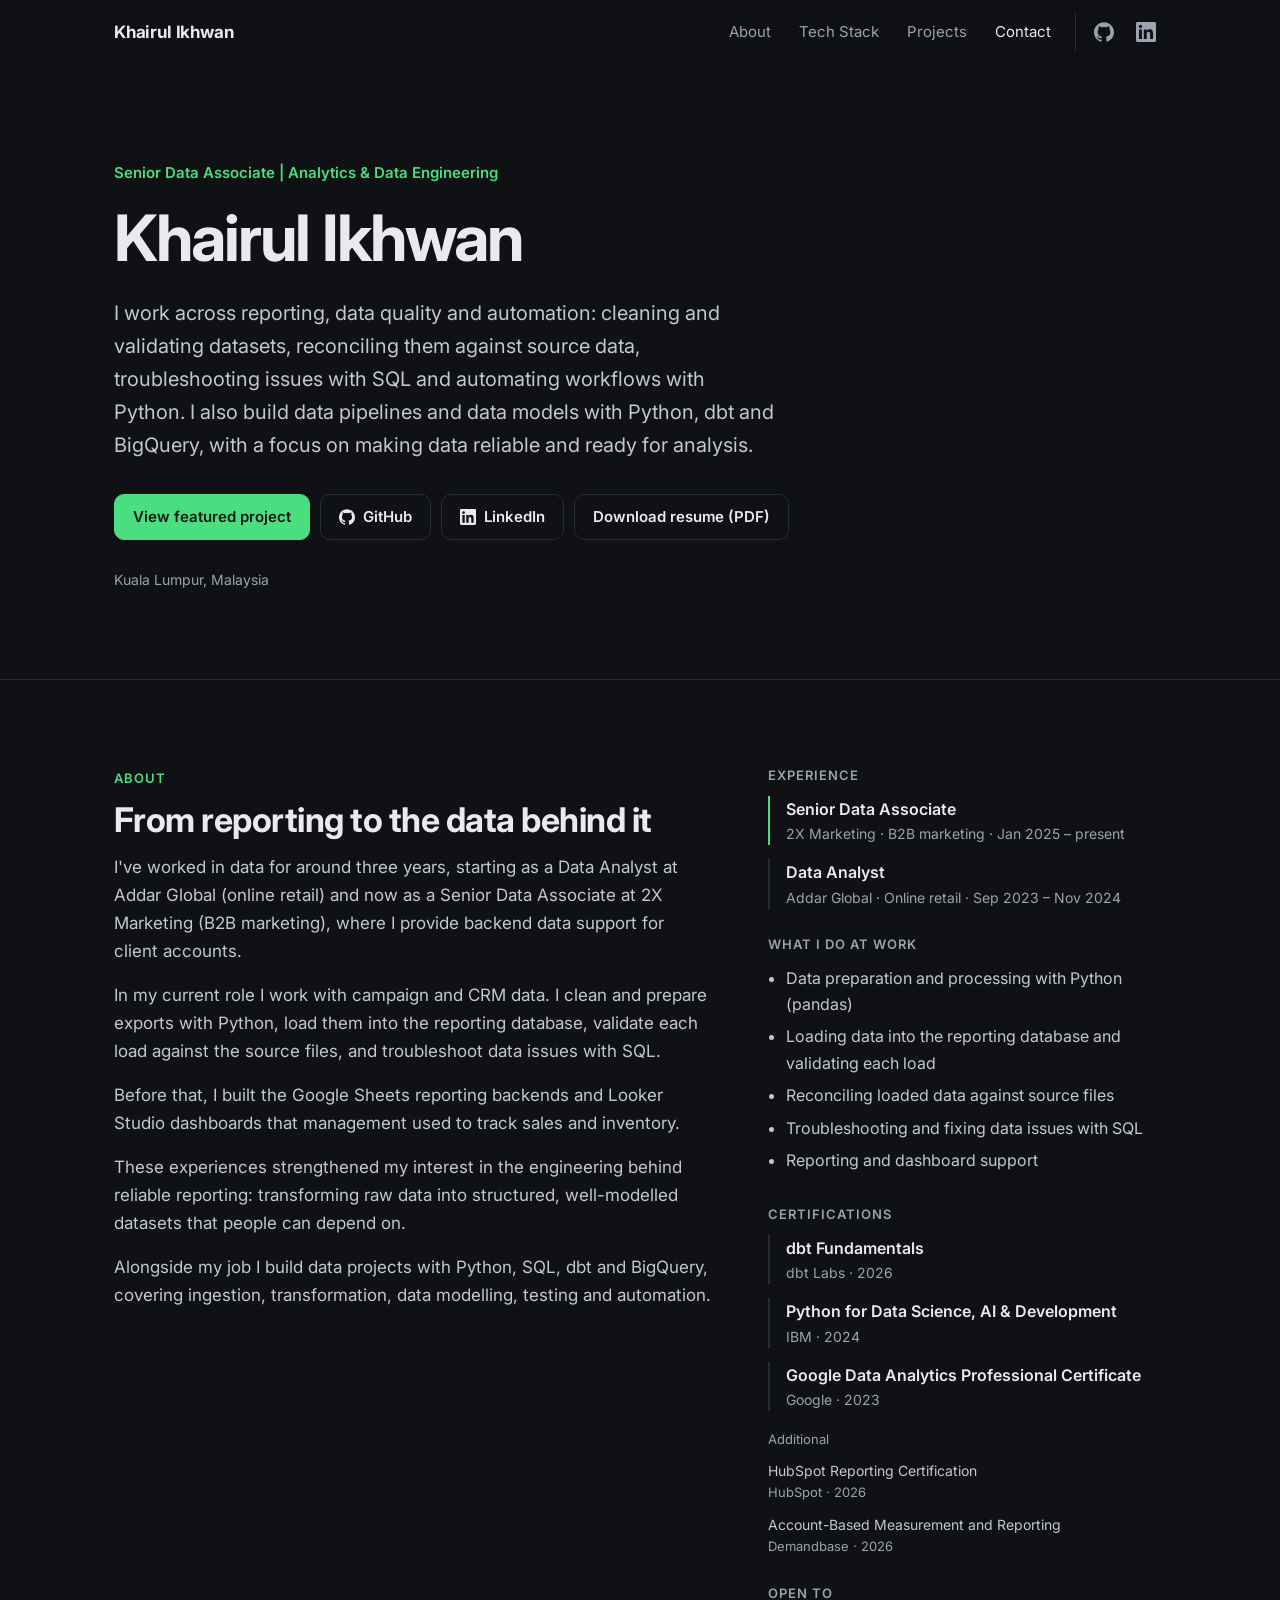
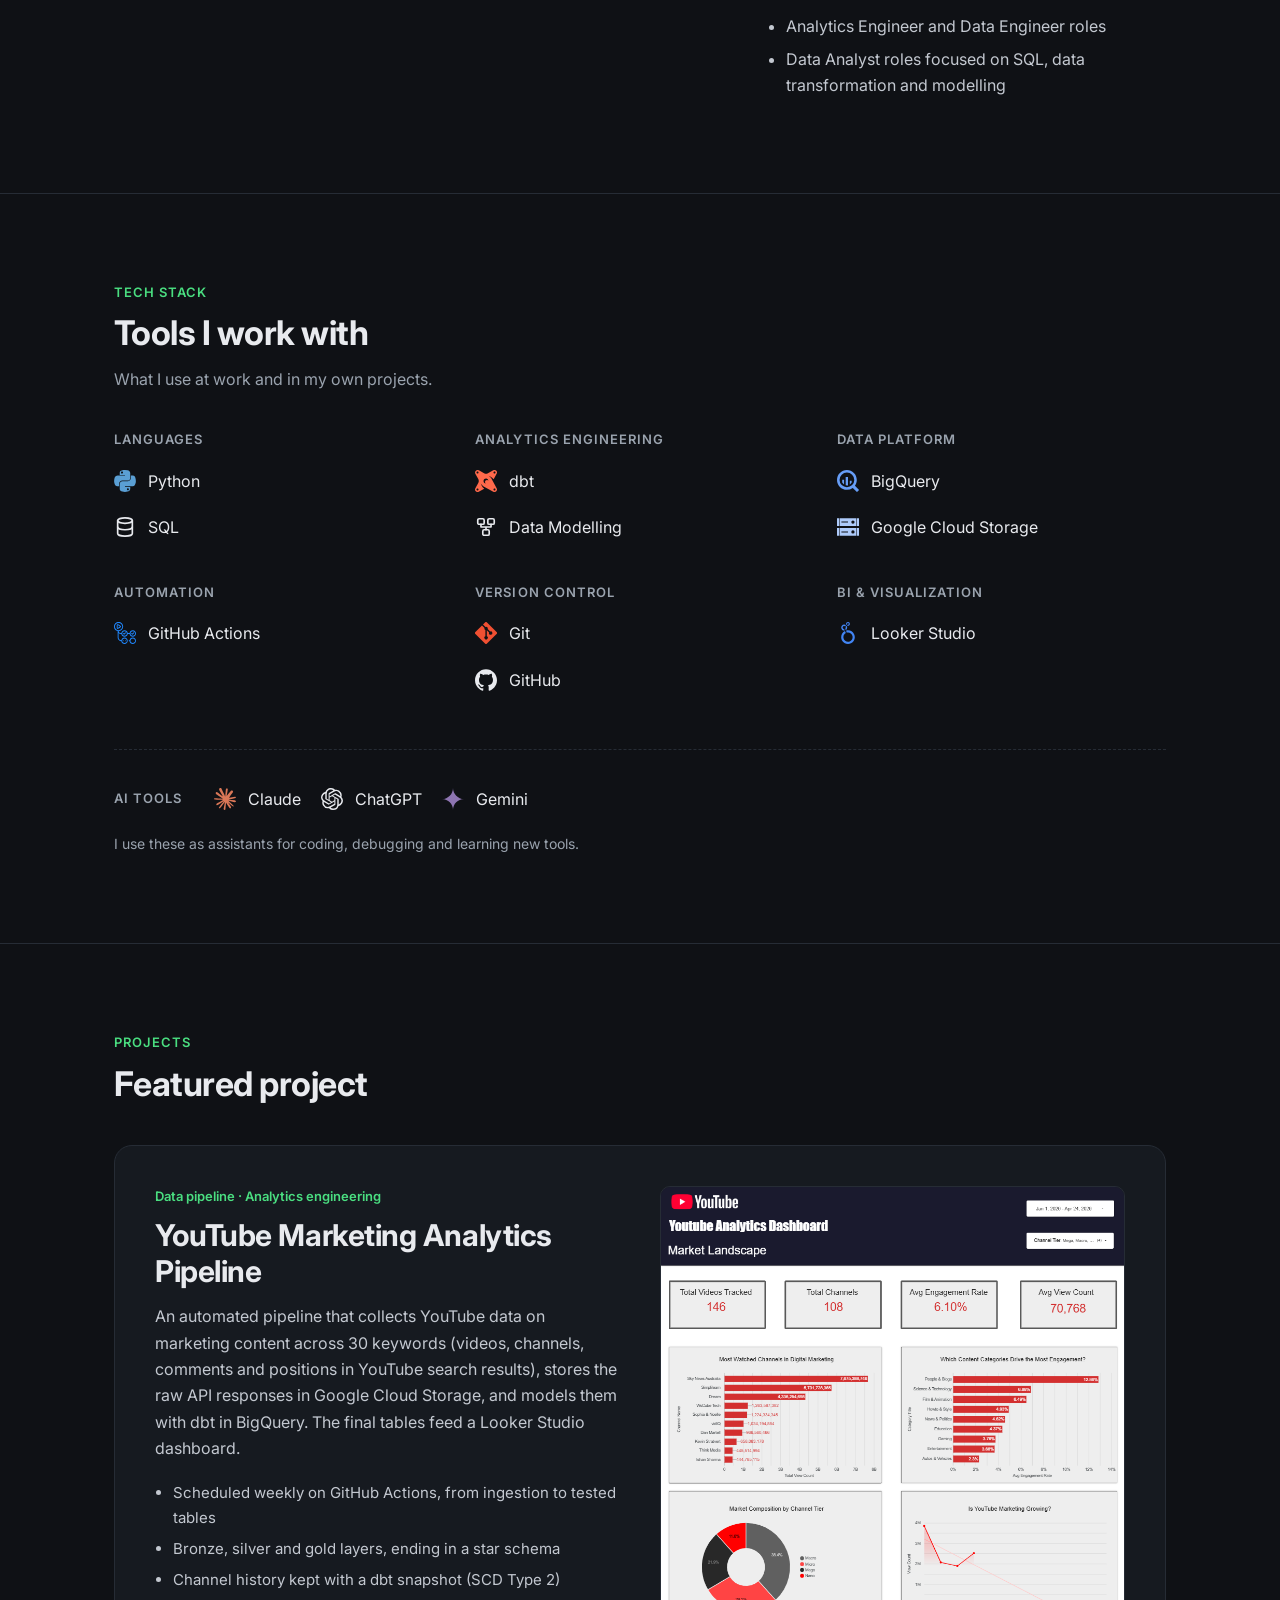
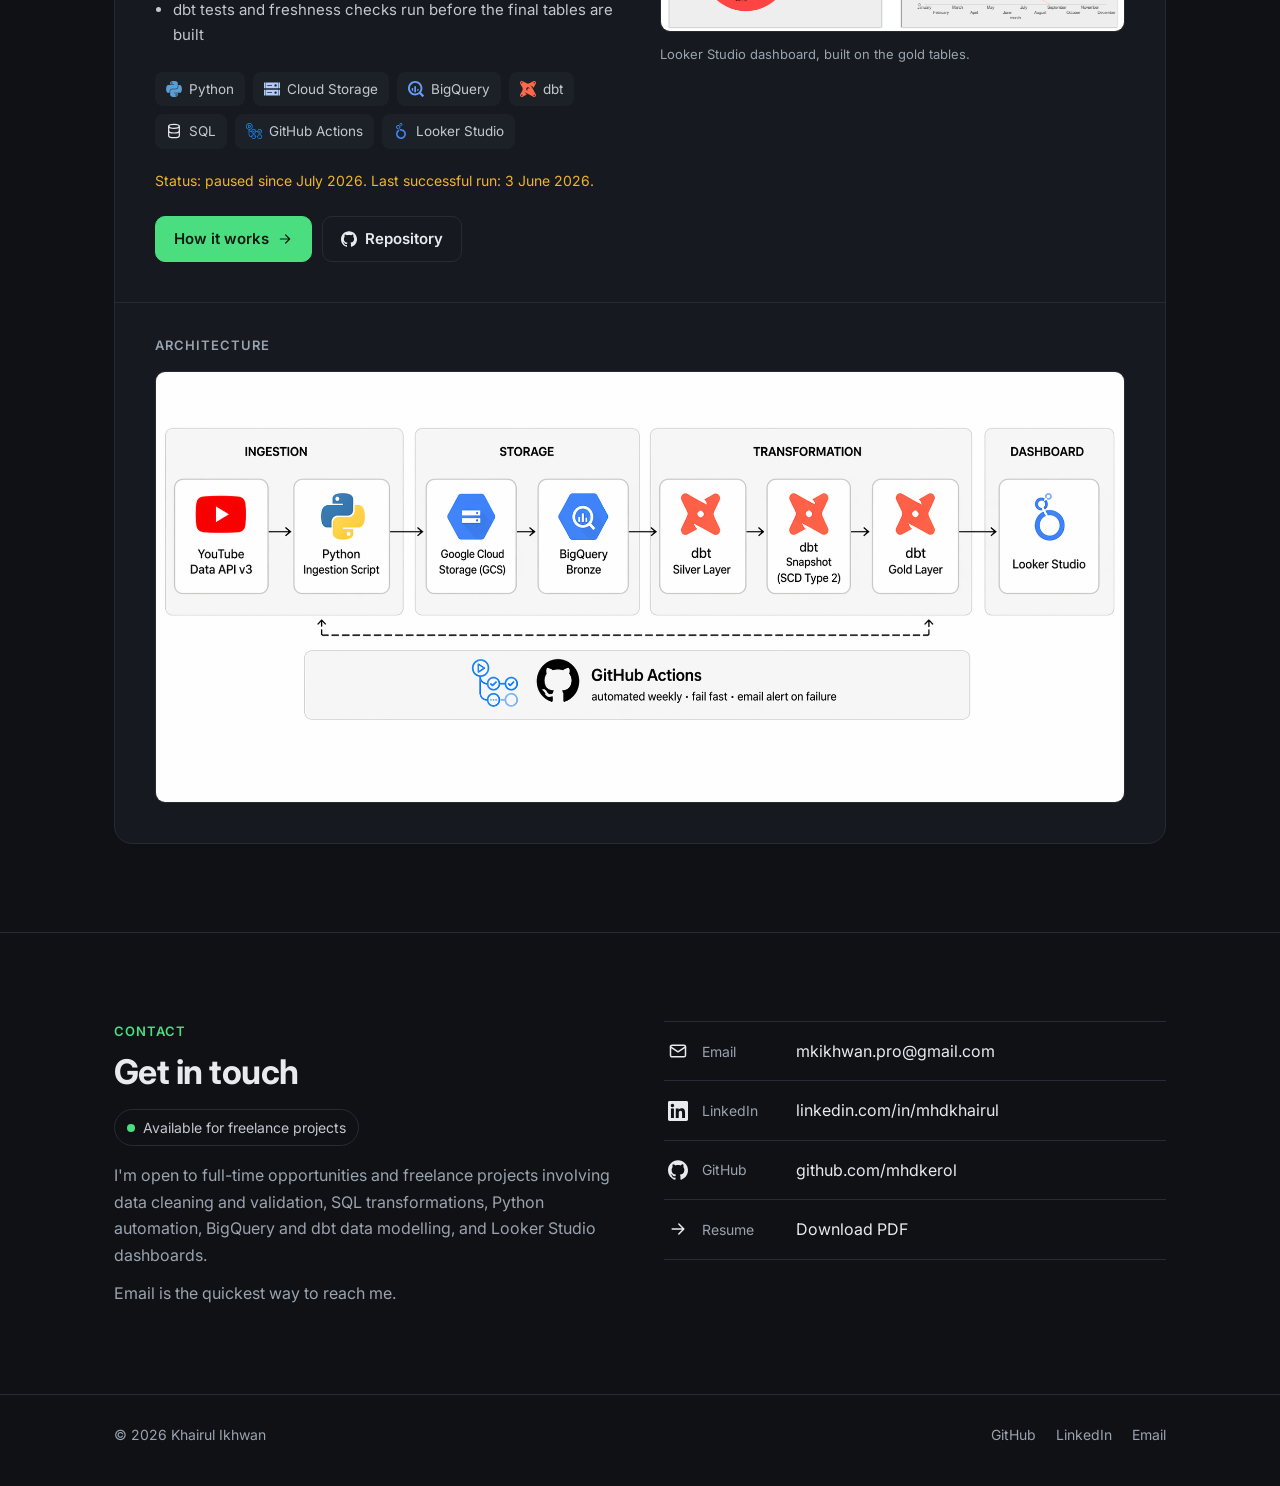
==== commit 37bb04f2: "Second wording pass: status line, work responsibilities, contact Co-Authored-By: Claude Opus 5.5 <no" ====
--- a/index.html
+++ b/index.html
@@ -85,7 +85,7 @@
           <p>I've worked in data for around three years, starting as a Data Analyst at Addar Global (online retail) and now as a Senior Data Associate at 2X Marketing (B2B marketing), where I provide backend data support for client accounts.</p>
           <p>In my current role I work with campaign and CRM data. I clean and prepare exports with Python, load them into the reporting database, validate each load against the source files, and troubleshoot data issues with SQL.</p>
           <p>Before that, I built the Google Sheets reporting backends and Looker Studio dashboards that management used to track sales and inventory.</p>
-          <p>That work got me interested in the engineering behind reliable reporting: taking raw data and turning it into structured, well-modelled tables that people can depend on.</p>
+          <p>These experiences strengthened my interest in the engineering behind reliable reporting: transforming raw data into structured, well-modelled datasets that people can depend on.</p>
           <p>Alongside my job I build data projects with Python, SQL, dbt and BigQuery, covering ingestion, transformation, data modelling, testing and automation.</p>
         </div>
       </div>
@@ -100,10 +100,11 @@
         <div class="side-block">
           <h3>What I do at work</h3>
           <ul class="plain-list">
-            <li>Data cleaning and automation with Python (pandas)</li>
-            <li>Validating loads and reconciling against source data</li>
-            <li>Troubleshooting data issues with SQL</li>
-            <li>Reporting and dashboards in Looker Studio</li>
+            <li>Data preparation and processing with Python (pandas)</li>
+            <li>Loading data into the reporting database and validating each load</li>
+            <li>Reconciling loaded data against source files</li>
+            <li>Troubleshooting and fixing data issues with SQL</li>
+            <li>Reporting and dashboard support</li>
           </ul>
         </div>
         <div class="side-block">
@@ -205,7 +206,7 @@
             <h3 class="feature__title" id="yt-title">YouTube Marketing Analytics Pipeline</h3>
             <p class="feature__desc">An automated pipeline that collects YouTube data on marketing content across 30 keywords (videos, channels, comments and positions in YouTube search results), stores the raw API responses in Google Cloud Storage, and models them with dbt in BigQuery. The final tables feed a Looker Studio dashboard.</p>
             <ul class="feature__points">
-              <li>Scheduled weekly on GitHub Actions, from ingestion to tested tables (paused since mid-2026)</li>
+              <li>Scheduled weekly on GitHub Actions, from ingestion to tested tables</li>
               <li>Bronze, silver and gold layers, ending in a star schema</li>
               <li>Channel history kept with a dbt snapshot (SCD Type 2)</li>
               <li>dbt tests and freshness checks run before the final tables are built</li>
@@ -219,6 +220,7 @@
               <li><svg class="icon" aria-hidden="true"><use href="assets/img/icons.svg#i-githubactions"></use></svg>GitHub Actions</li>
               <li><svg class="icon" aria-hidden="true"><use href="assets/img/icons.svg#i-looker"></use></svg>Looker Studio</li>
             </ul>
+            <p class="project-status">Status: paused since July 2026. Last successful run: 3 June 2026.</p>
             <div class="btn-row">
               <a class="btn btn--primary" href="projects/youtube-analytics.html">
                 How it works<svg class="icon icon--sm" aria-hidden="true"><use href="assets/img/icons.svg#i-arrow"></use></svg>
@@ -254,7 +256,7 @@
         <p class="section__eyebrow">Contact</p>
         <h2 class="section__title">Get in touch</h2>
         <p class="availability"><span aria-hidden="true"></span>Available for freelance projects</p>
-        <p class="section__intro">I'm open to full-time roles and freelance work. That includes cleaning and validating datasets, SQL transformations, Python automation, data models in BigQuery and dbt, and Looker Studio dashboards.</p>
+        <p class="section__intro">I'm open to full-time opportunities and freelance projects involving data cleaning and validation, SQL transformations, Python automation, BigQuery and dbt data modelling, and Looker Studio dashboards.</p>
         <p class="section__intro" style="margin-top: 12px">Email is the quickest way to reach me.</p>
       </div>
       <ul class="contact__links">
--- a/assets/css/style.css
+++ b/assets/css/style.css
@@ -324,3 +324,4 @@
   font-size: 14px; color: var(--text-soft);
 }
 .availability span { width: 8px; height: 8px; border-radius: 50%; background: var(--accent); }
+.project-status { margin: -8px 0 24px; font-size: 14px; color: #f0b429; }
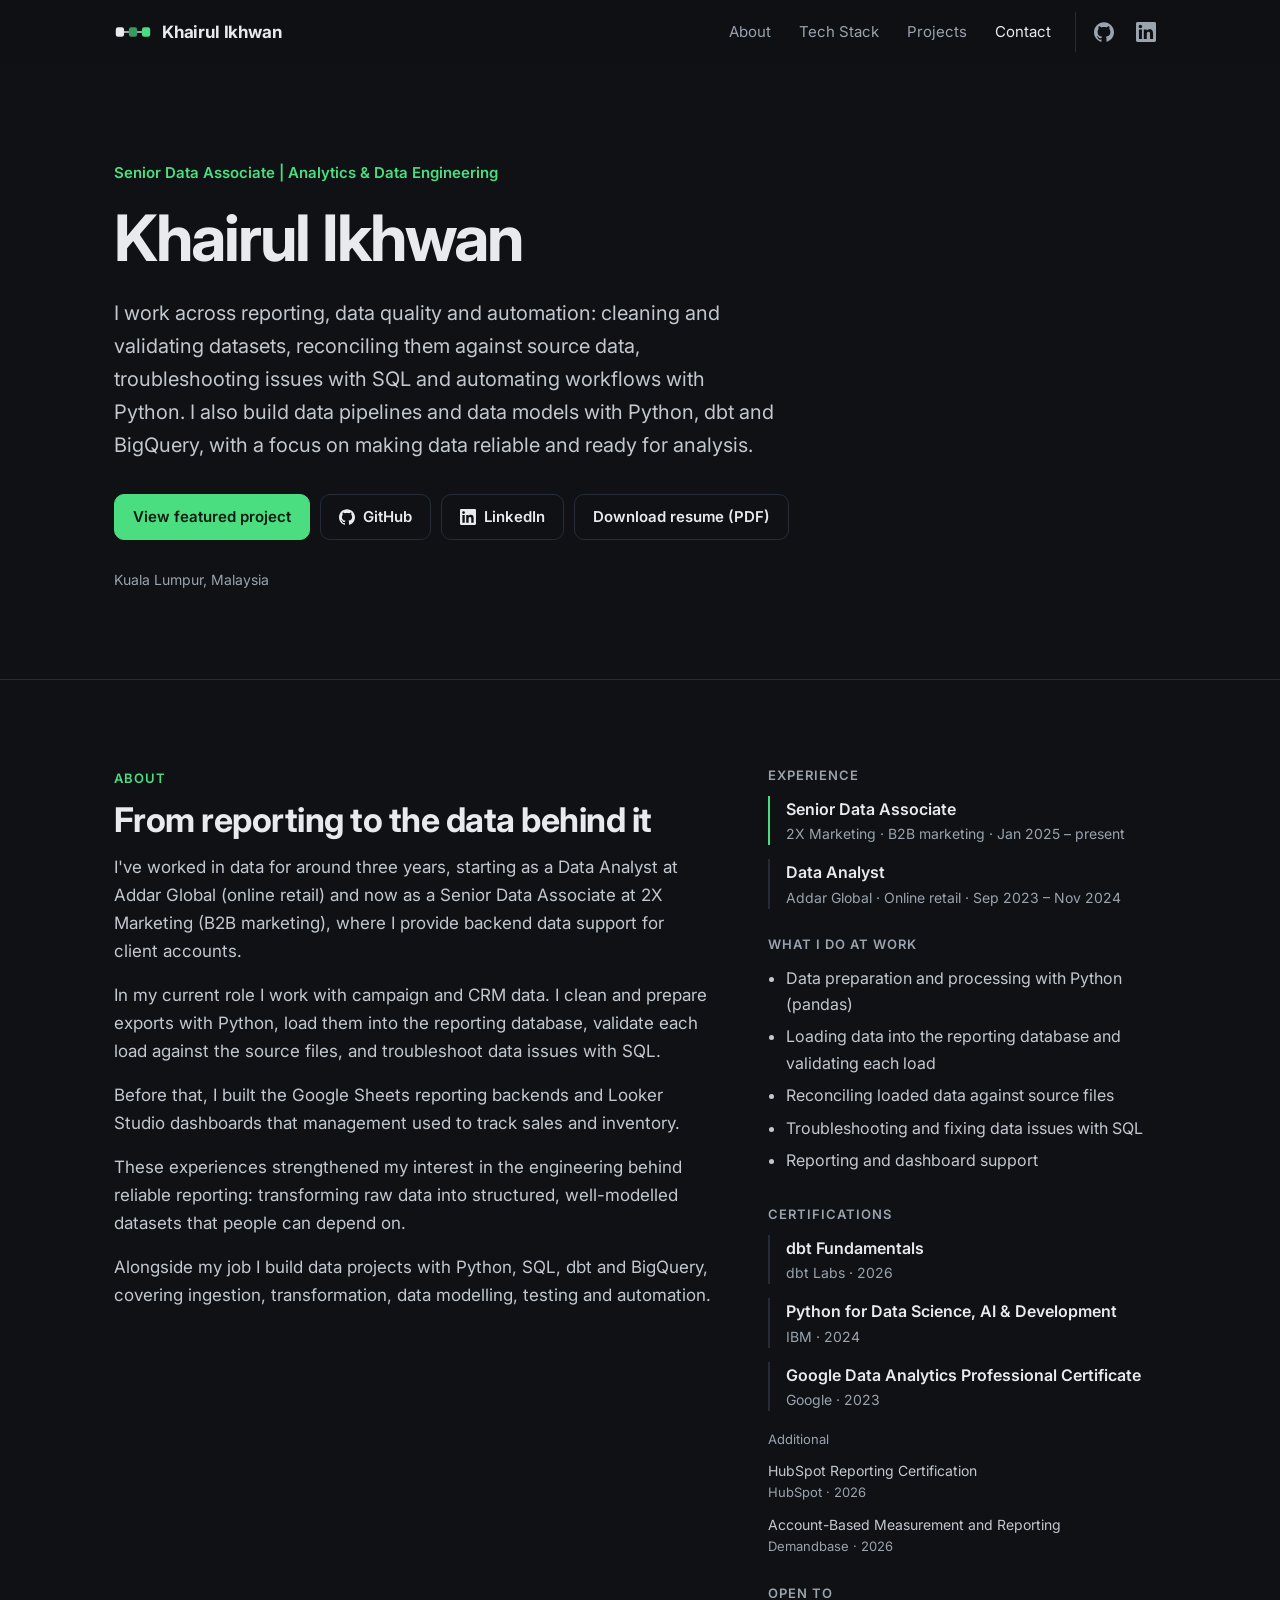
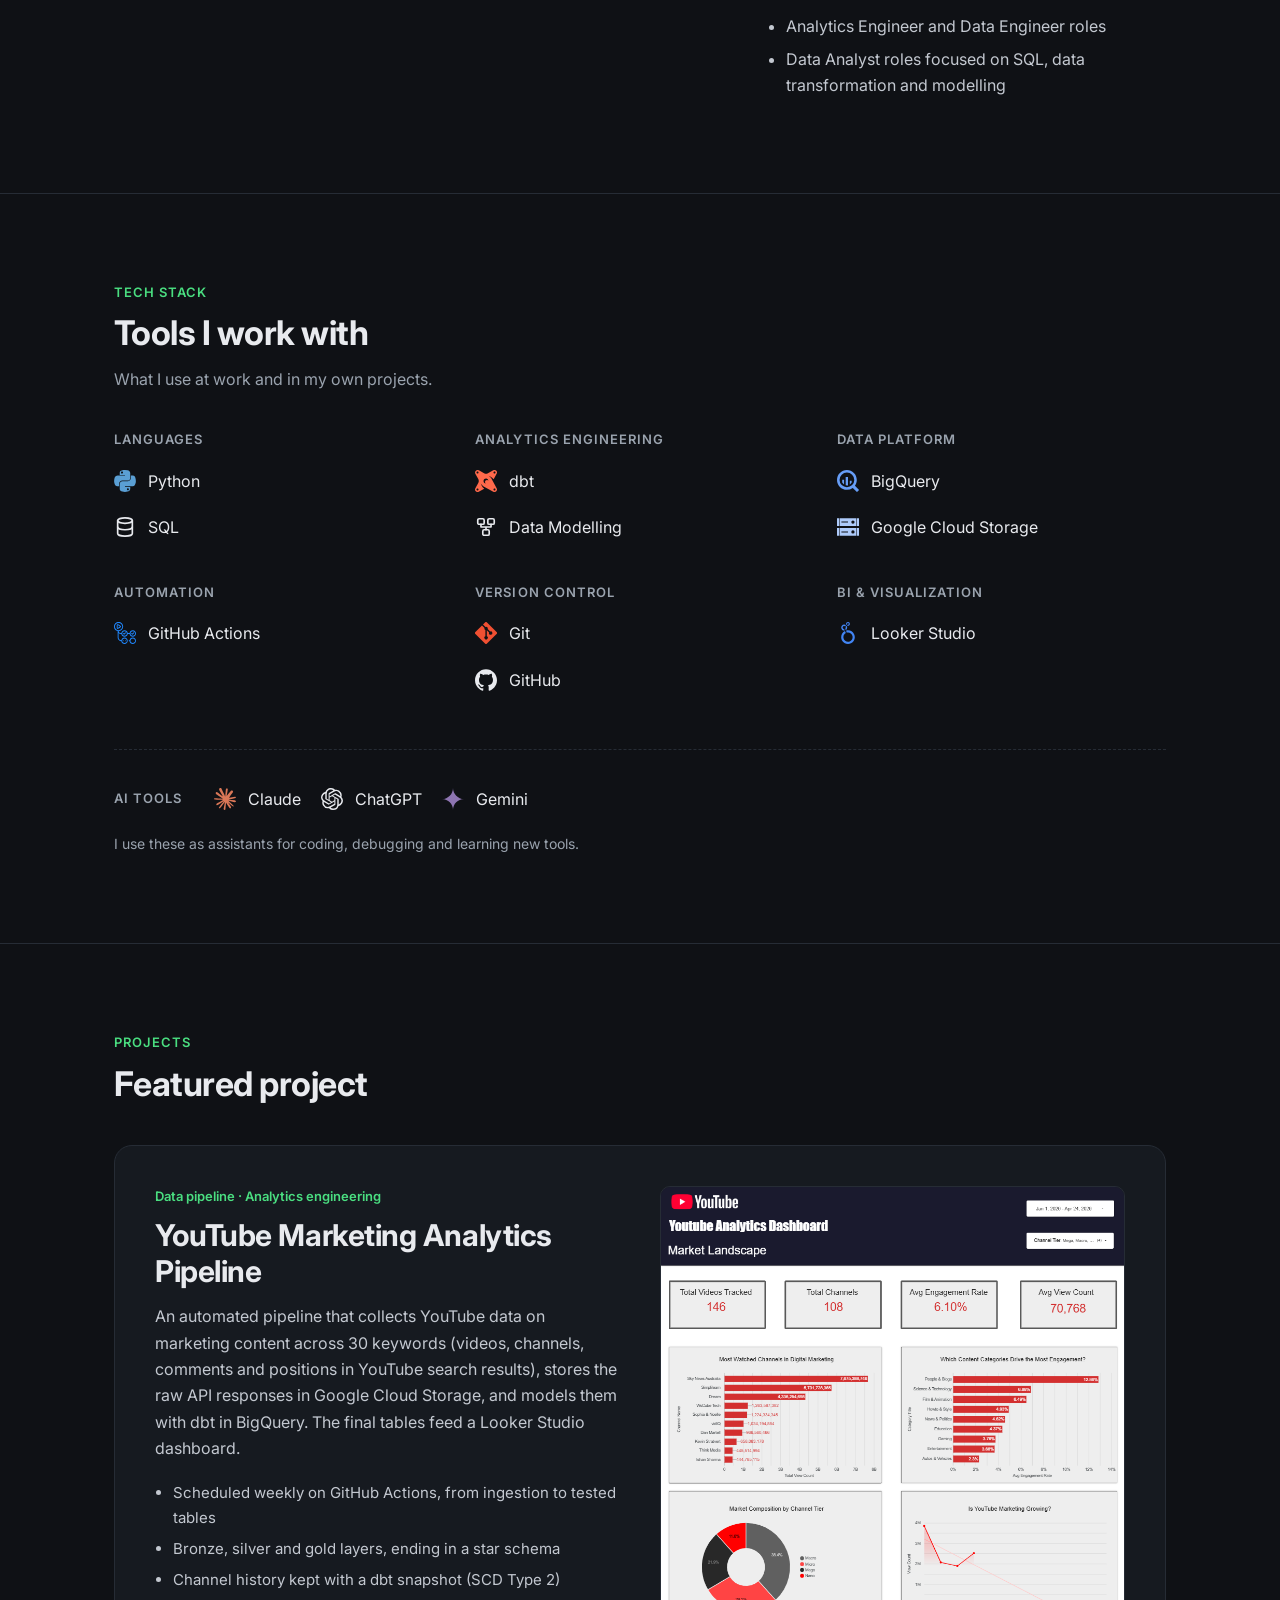
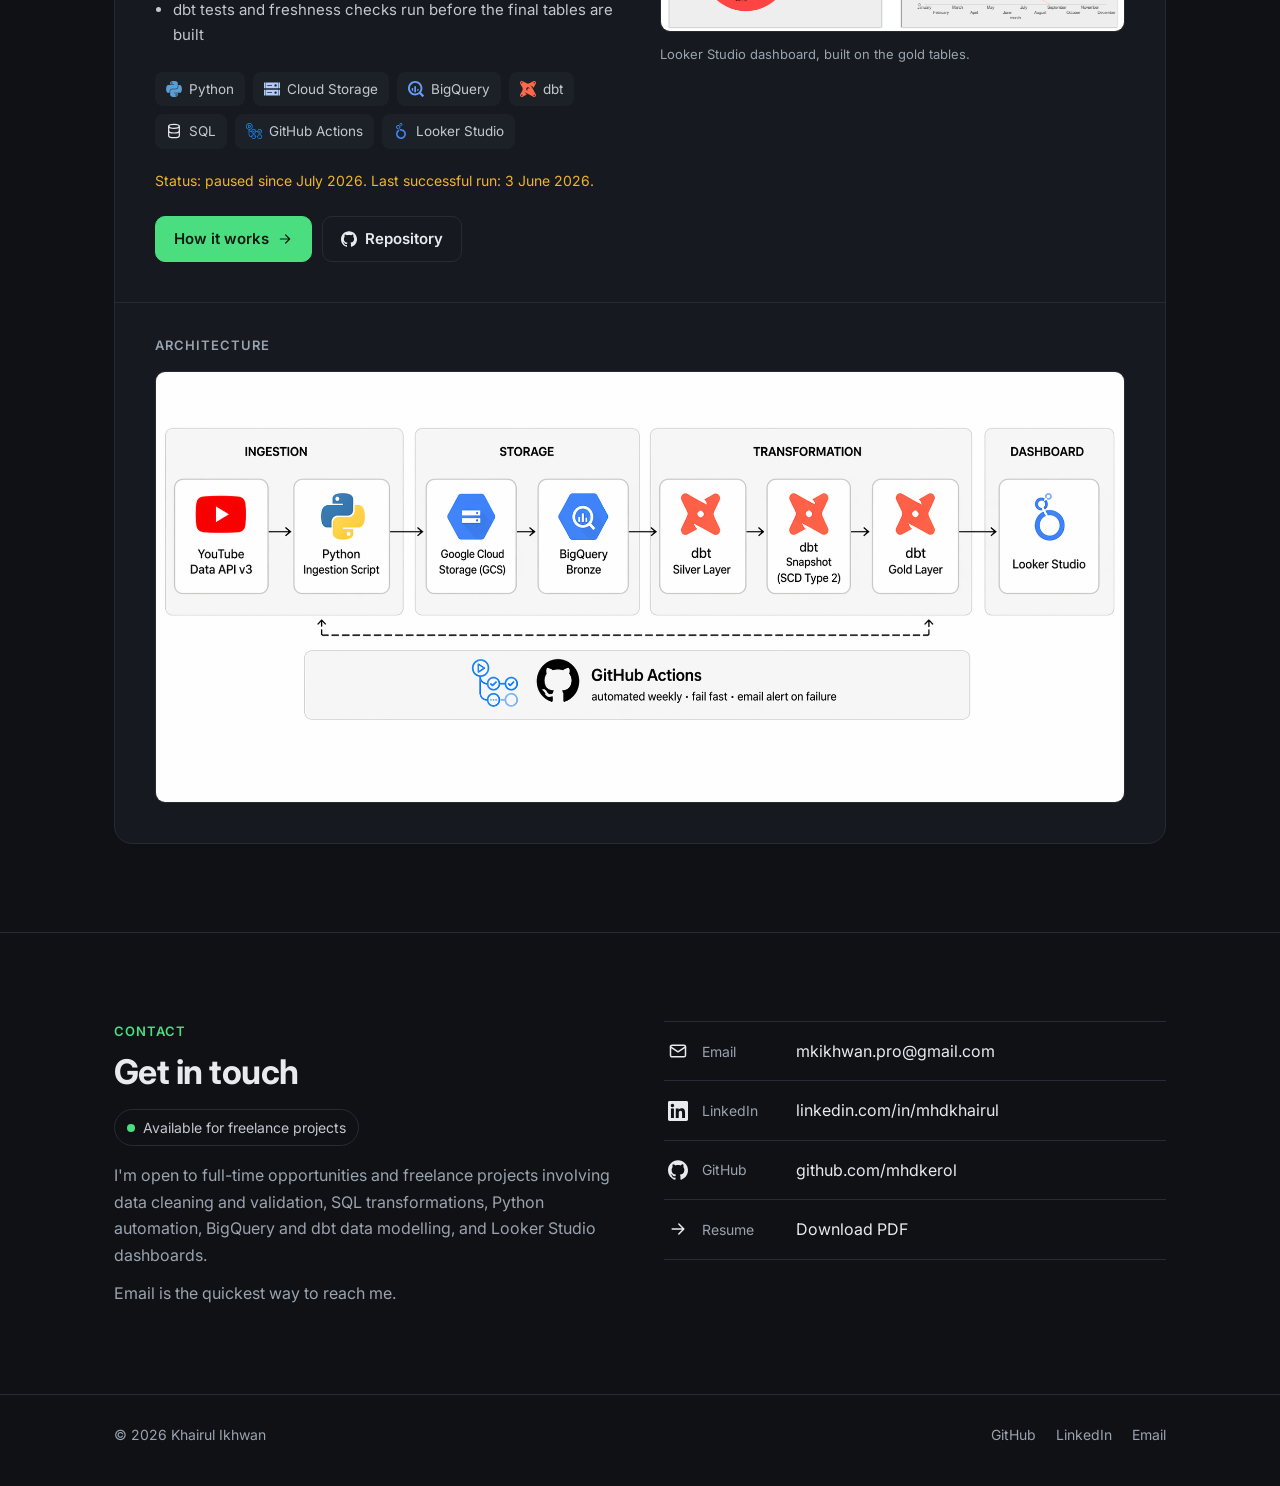
==== commit 353dcedd: "Add pipeline logo to header, favicon and social preview image Co-Authored-By: Claude Opus 5.5 <norep" ====
--- a/index.html
+++ b/index.html
@@ -32,7 +32,7 @@
 
 <header class="header">
   <div class="container header__inner">
-    <a class="brand" href="#top">Khairul Ikhwan</a>
+    <a class="brand" href="#top"><svg class="brand__logo" width="38" height="16" viewBox="0 10.5 32 11" aria-hidden="true" focusable="false"><g stroke="#9aa3ae" stroke-width="1.8" fill="none" stroke-linecap="round"><path d="M8.5 16h4.5"/><path d="M19 16h4.5"/></g><rect x="1.5" y="12" width="7" height="8" rx="2" fill="#e8eaee"/><rect x="12.5" y="12" width="7" height="8" rx="2" fill="#3a9a61"/><rect x="23.5" y="12" width="7" height="8" rx="2" fill="#4ade80"/></svg><span>Khairul Ikhwan</span></a>
     <button class="nav-toggle" type="button" aria-expanded="false" aria-controls="site-nav" aria-label="Open menu">
       <svg class="icon" aria-hidden="true"><use href="assets/img/icons.svg#i-menu"></use></svg>
     </button>
--- a/assets/css/style.css
+++ b/assets/css/style.css
@@ -64,7 +64,8 @@
 }
 .header.is-scrolled { border-bottom-color: var(--border); }
 .header__inner { height: var(--header-h); display: flex; align-items: center; justify-content: space-between; gap: 16px; }
-.brand { font-weight: 700; font-size: 17px; letter-spacing: -0.01em; }
+.brand { display: inline-flex; align-items: center; gap: 10px; font-weight: 700; font-size: 17px; letter-spacing: -0.01em; }
+.brand__logo { flex: none; }
 
 .nav { display: flex; align-items: center; gap: 4px; }
 .nav__link {
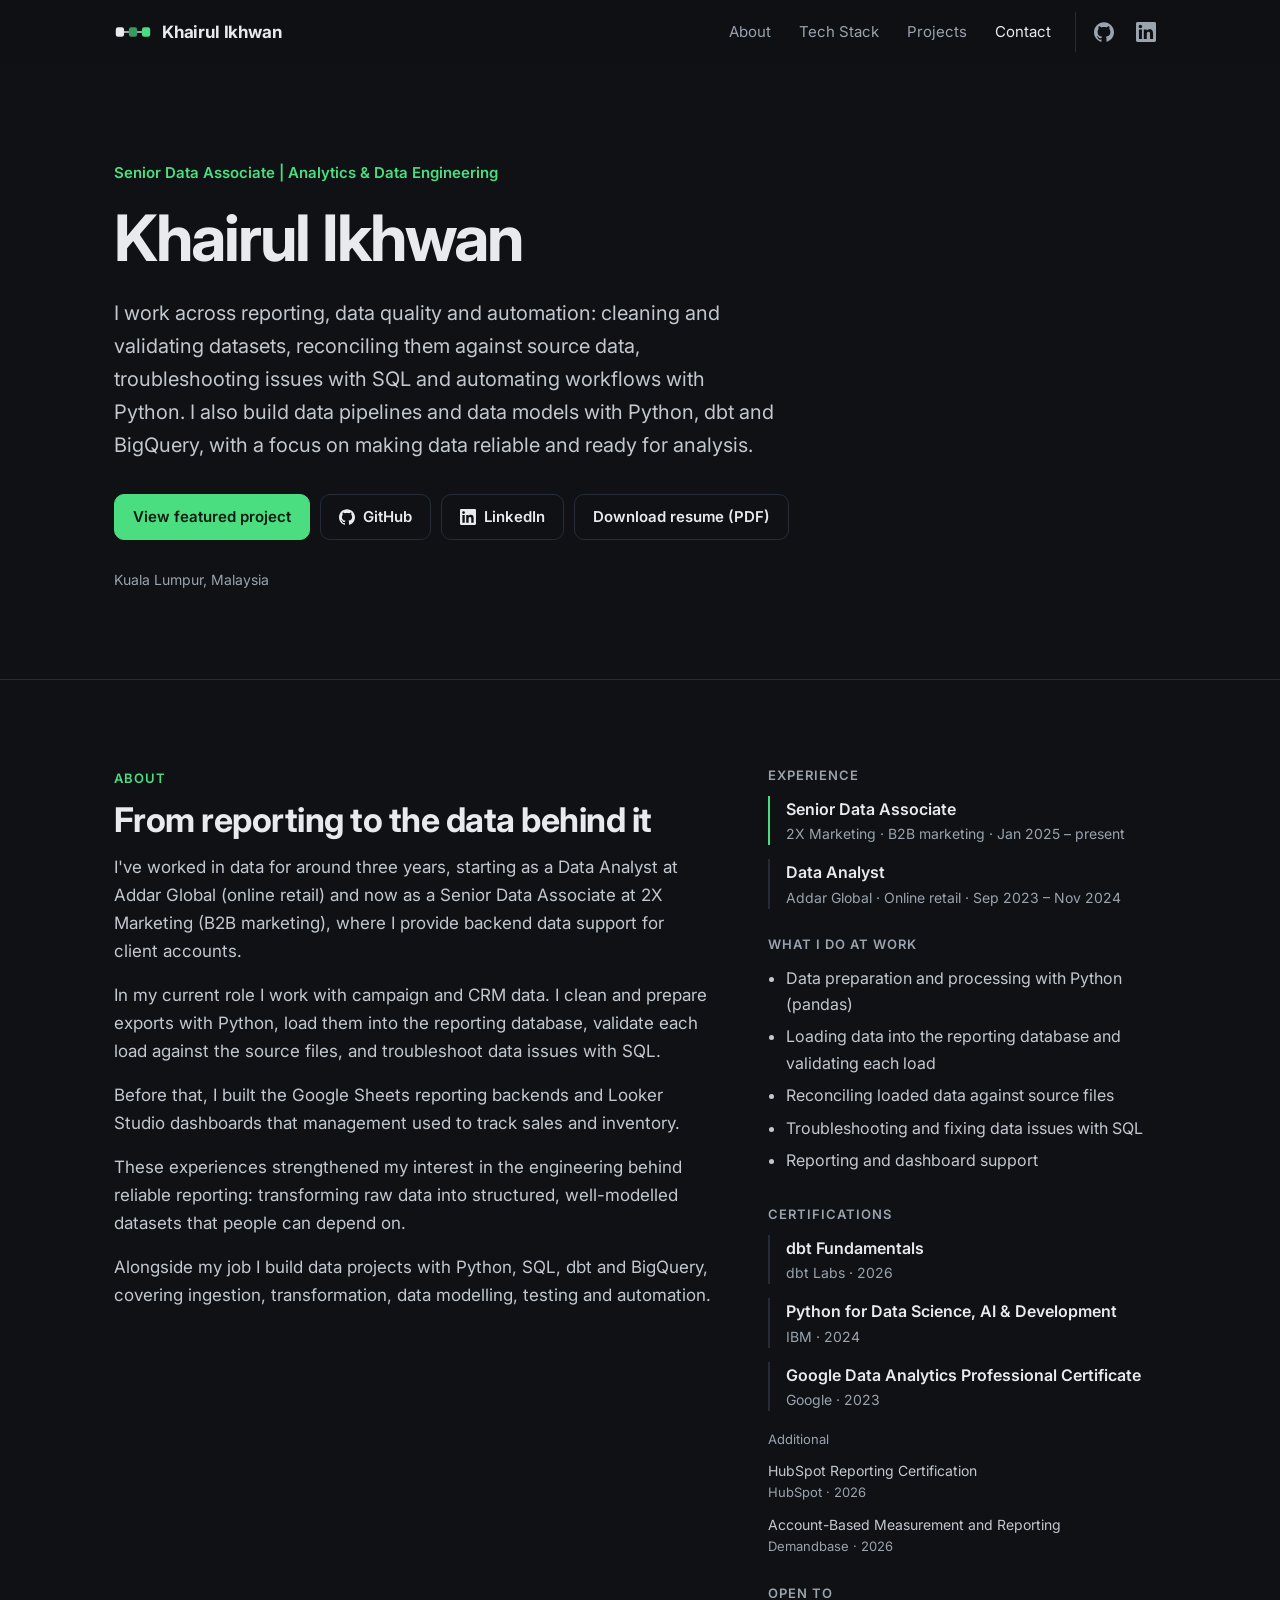
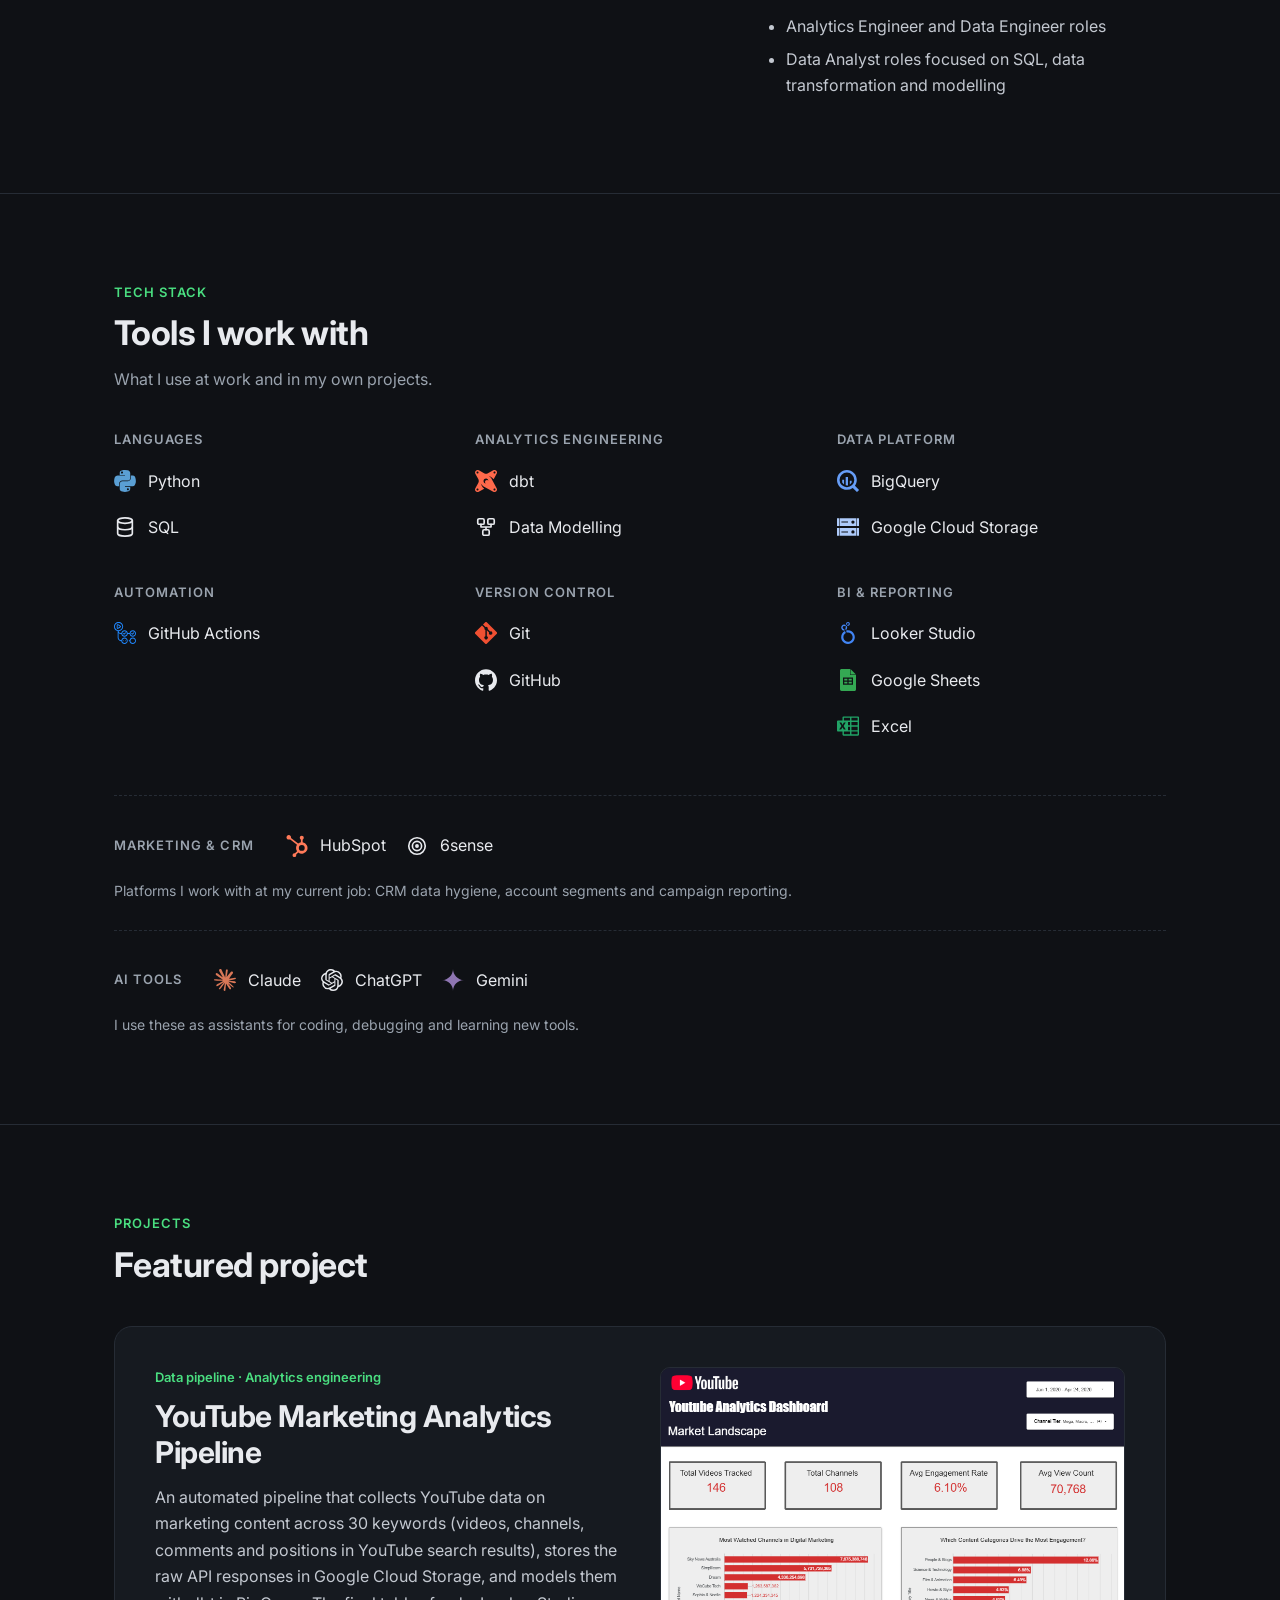
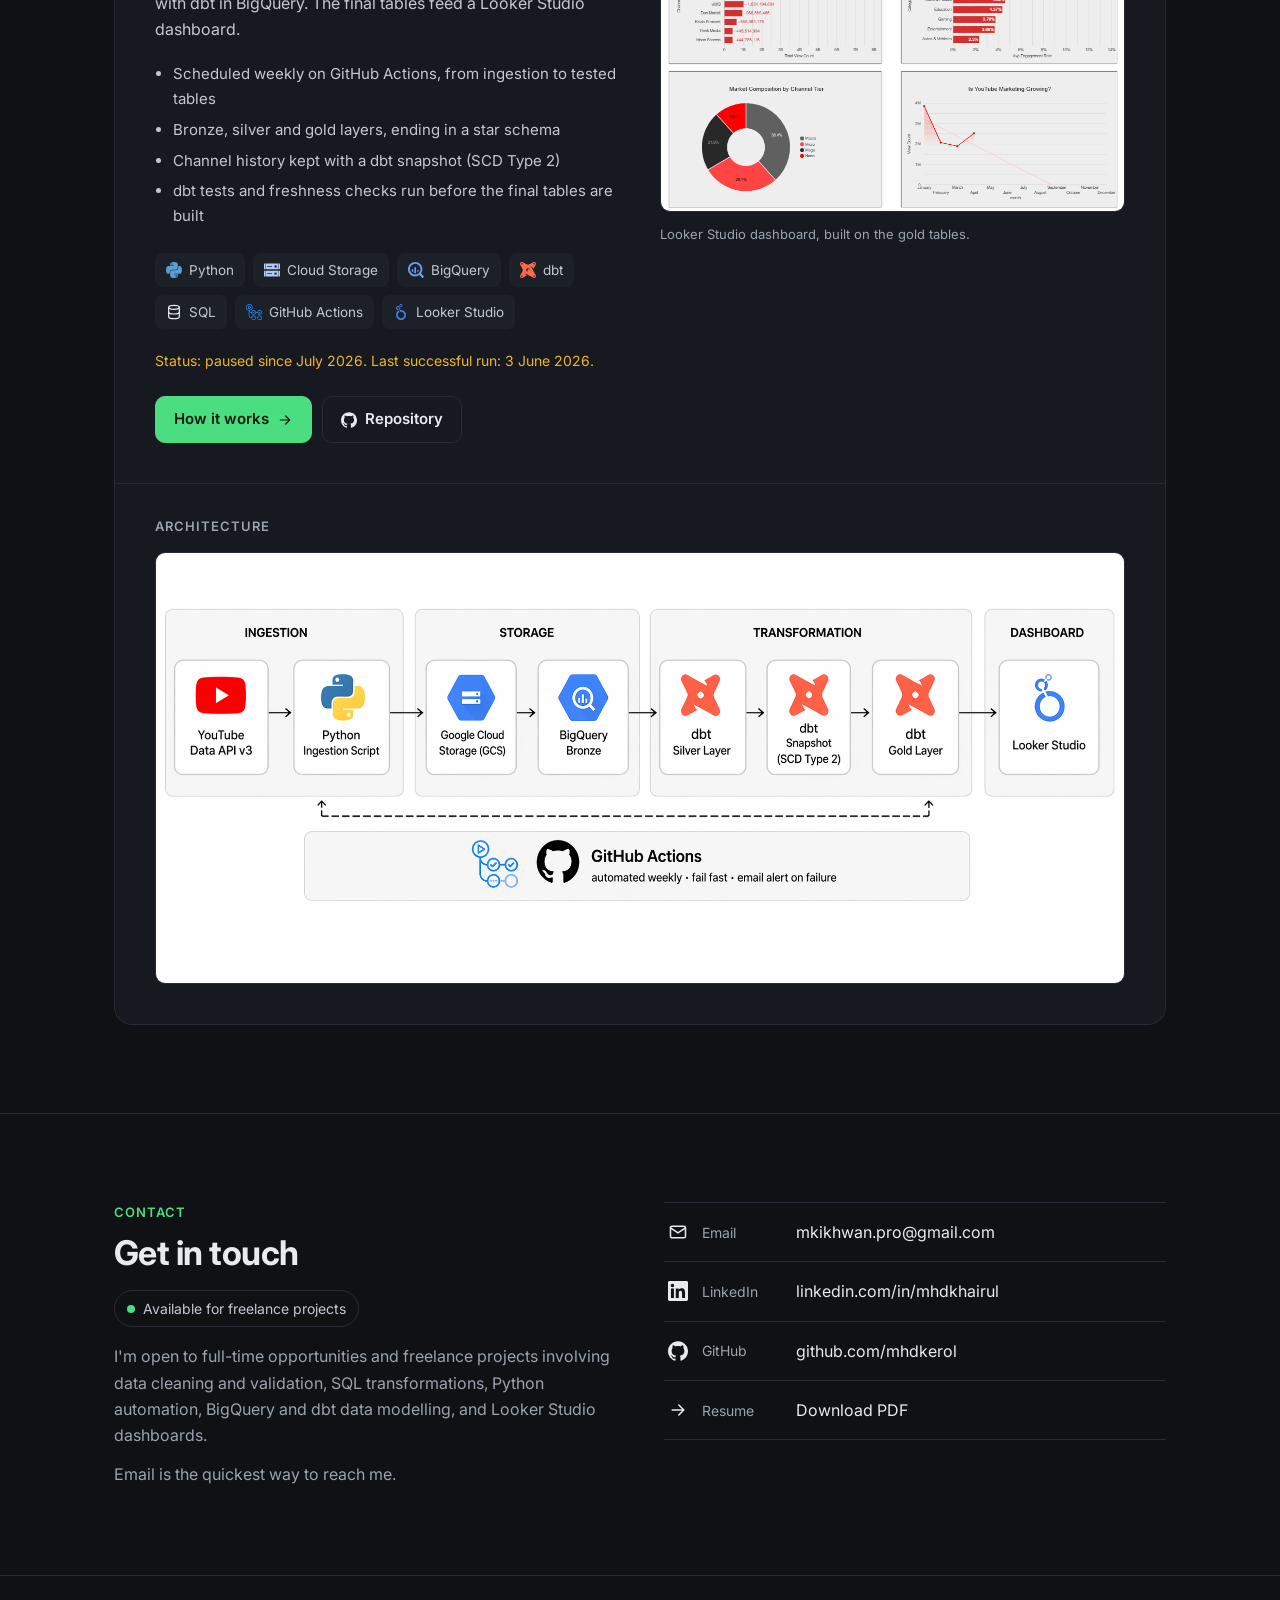
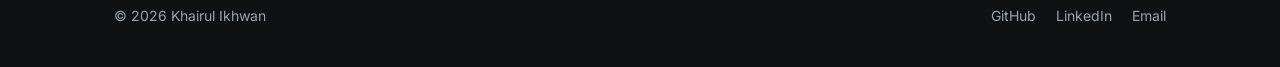
==== commit bbdf1d92: "Add Google Sheets and Excel to BI & Reporting; add Marketing & CRM tools Co-Authored-By: Claude Opus" ====
--- a/index.html
+++ b/index.html
@@ -174,14 +174,25 @@
           </ul>
         </div>
         <div class="stack__group">
-          <h3>BI &amp; Visualization</h3>
+          <h3>BI &amp; Reporting</h3>
           <ul class="stack__list">
             <li class="stack__item"><svg class="icon" aria-hidden="true"><use href="assets/img/icons.svg#i-looker"></use></svg>Looker Studio</li>
+            <li class="stack__item"><svg class="icon" aria-hidden="true"><use href="assets/img/icons.svg#i-sheets"></use></svg>Google Sheets</li>
+            <li class="stack__item"><svg class="icon" aria-hidden="true"><use href="assets/img/icons.svg#i-excel"></use></svg>Excel</li>
           </ul>
         </div>
       </div>
 
       <div class="stack-ai">
+        <h3>Marketing &amp; CRM</h3>
+        <ul class="stack__list">
+          <li class="stack__item"><svg class="icon" aria-hidden="true"><use href="assets/img/icons.svg#i-hubspot"></use></svg>HubSpot</li>
+          <li class="stack__item"><svg class="icon" aria-hidden="true"><use href="assets/img/icons.svg#i-target"></use></svg>6sense</li>
+        </ul>
+        <p>Platforms I work with at my current job: CRM data hygiene, account segments and campaign reporting.</p>
+      </div>
+
+      <div class="stack-ai stack-ai--next">
         <h3>AI Tools</h3>
         <ul class="stack__list">
           <li class="stack__item"><svg class="icon" aria-hidden="true"><use href="assets/img/icons.svg#i-claude"></use></svg>Claude</li>
--- a/assets/css/style.css
+++ b/assets/css/style.css
@@ -326,3 +326,4 @@
 }
 .availability span { width: 8px; height: 8px; border-radius: 50%; background: var(--accent); }
 .project-status { margin: -8px 0 24px; font-size: 14px; color: #f0b429; }
+.stack-ai--next { margin-top: 28px; }
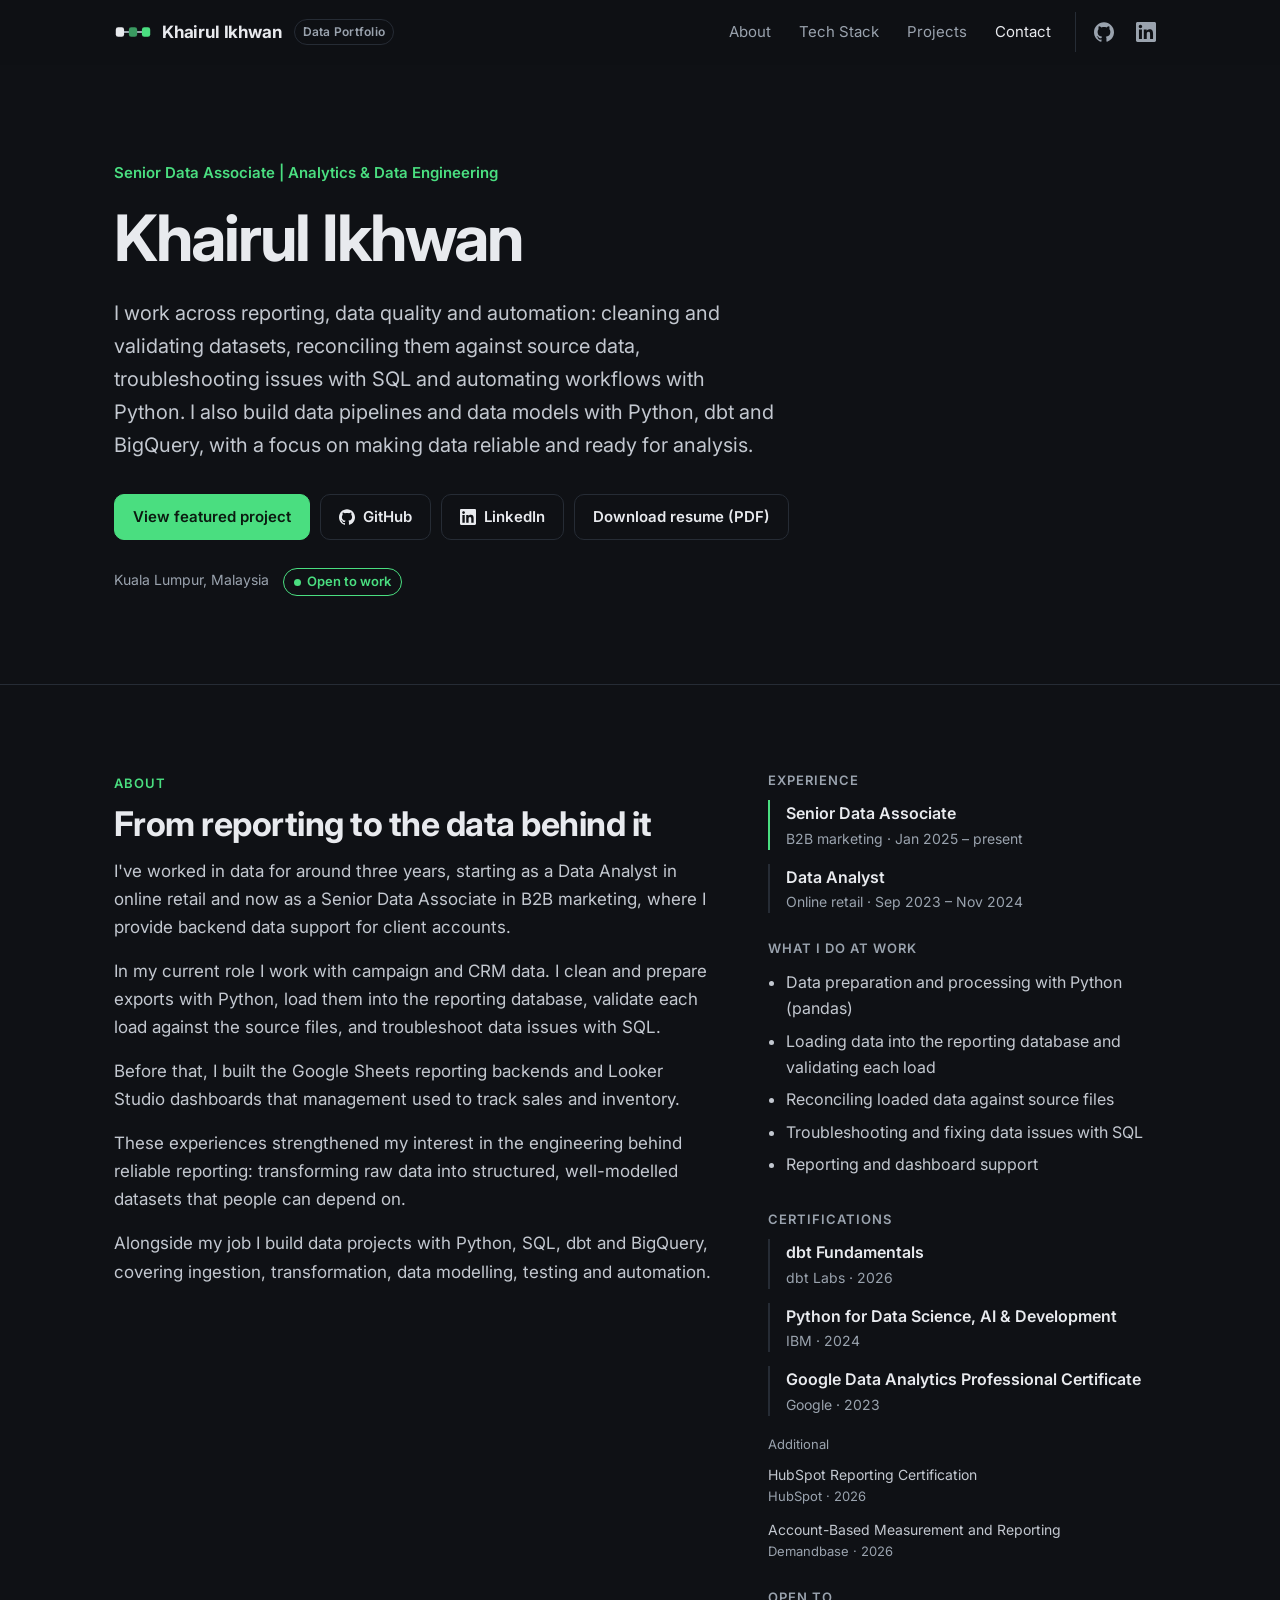
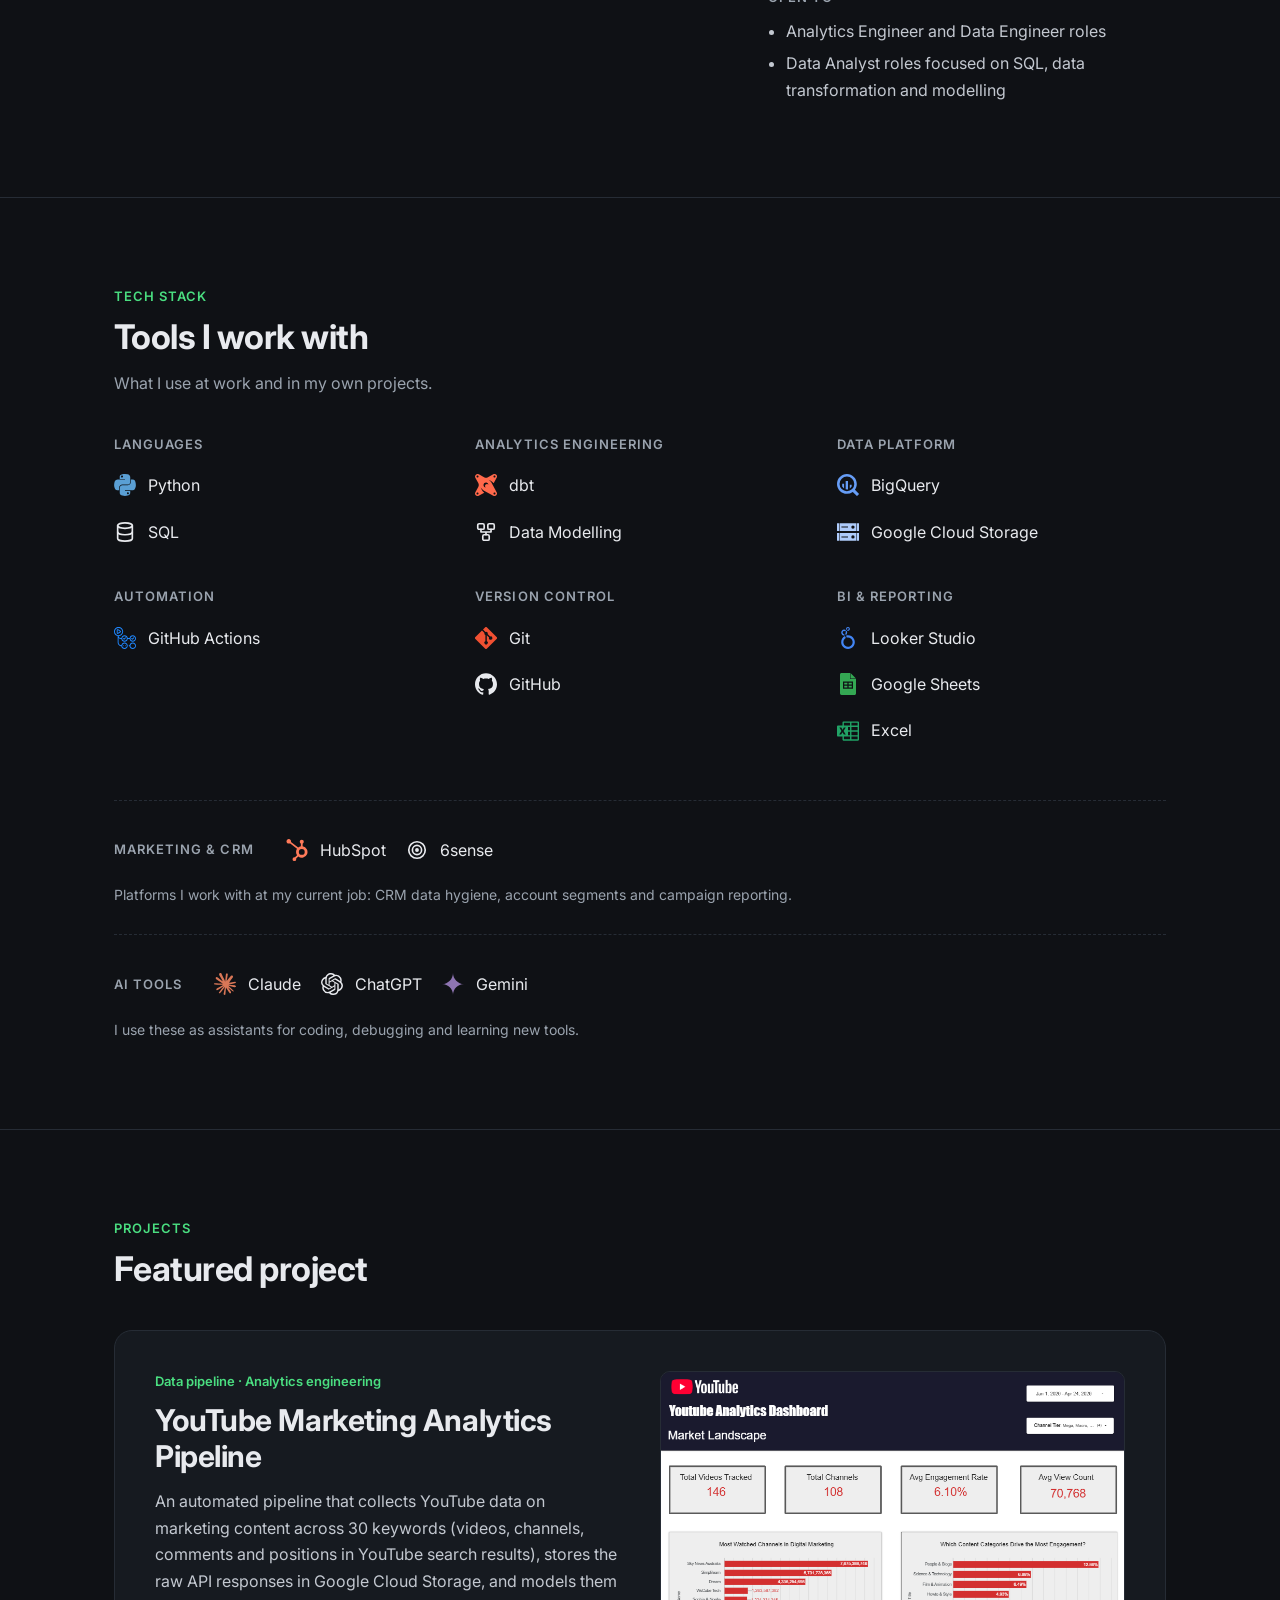
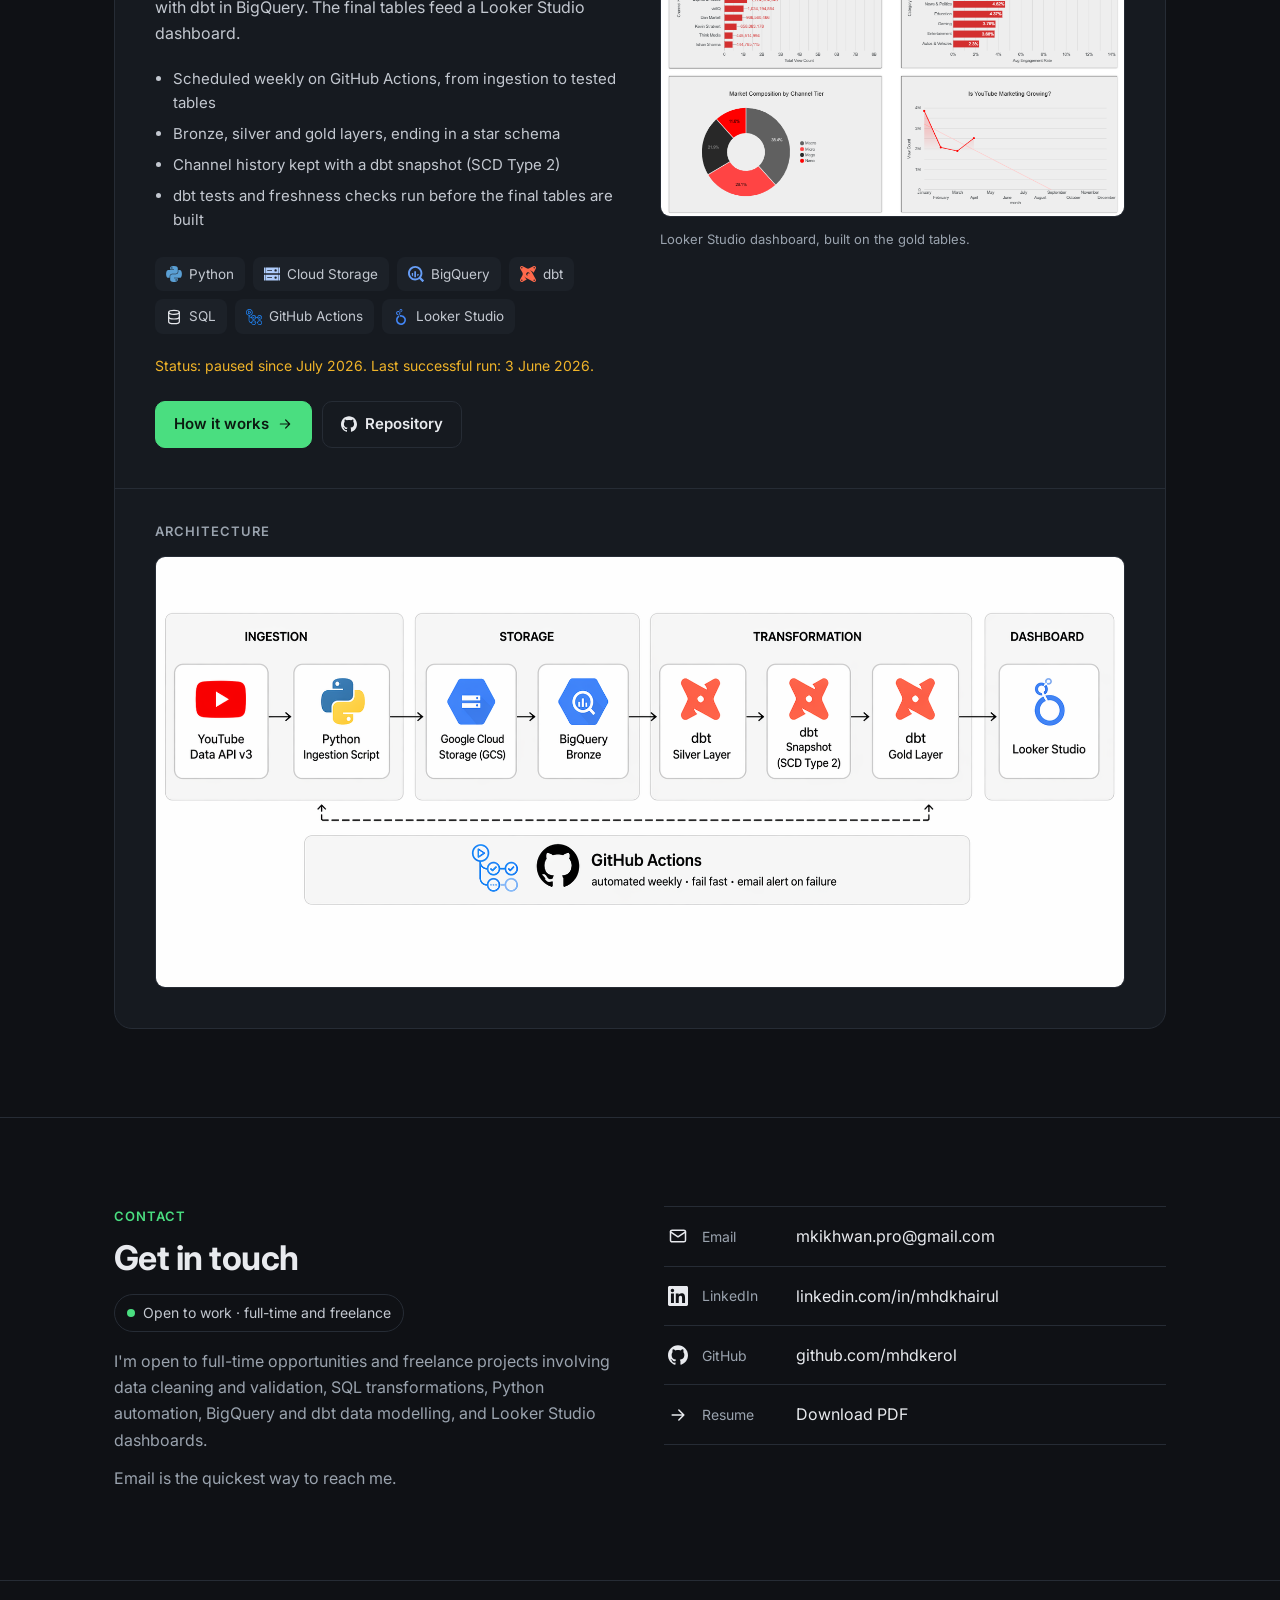
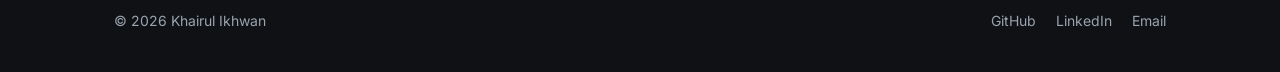
==== commit c774b34e: "Add Data Portfolio tag, open-to-work badges, remove employer names, recruiter-facing README Co-Autho" ====
--- a/index.html
+++ b/index.html
@@ -3,7 +3,7 @@
 <head>
   <meta charset="utf-8">
   <meta name="viewport" content="width=device-width, initial-scale=1">
-  <title>Khairul Ikhwan · Senior Data Associate | Analytics &amp; Data Engineering</title>
+  <title>Khairul Ikhwan · Data Portfolio | Analytics &amp; Data Engineering</title>
   <meta name="description" content="Khairul Ikhwan, Senior Data Associate in Kuala Lumpur working in data operations, reporting and data quality, moving into analytics engineering and data engineering. Featured project: a YouTube analytics pipeline built with Python, dbt and BigQuery.">
   <meta name="author" content="Khairul Ikhwan">
   <link rel="canonical" href="https://mhdkerol.github.io/">
@@ -32,7 +32,7 @@
 
 <header class="header">
   <div class="container header__inner">
-    <a class="brand" href="#top"><svg class="brand__logo" width="38" height="16" viewBox="0 10.5 32 11" aria-hidden="true" focusable="false"><g stroke="#9aa3ae" stroke-width="1.8" fill="none" stroke-linecap="round"><path d="M8.5 16h4.5"/><path d="M19 16h4.5"/></g><rect x="1.5" y="12" width="7" height="8" rx="2" fill="#e8eaee"/><rect x="12.5" y="12" width="7" height="8" rx="2" fill="#3a9a61"/><rect x="23.5" y="12" width="7" height="8" rx="2" fill="#4ade80"/></svg><span>Khairul Ikhwan</span></a>
+    <a class="brand" href="#top"><svg class="brand__logo" width="38" height="16" viewBox="0 10.5 32 11" aria-hidden="true" focusable="false"><g stroke="#9aa3ae" stroke-width="1.8" fill="none" stroke-linecap="round"><path d="M8.5 16h4.5"/><path d="M19 16h4.5"/></g><rect x="1.5" y="12" width="7" height="8" rx="2" fill="#e8eaee"/><rect x="12.5" y="12" width="7" height="8" rx="2" fill="#3a9a61"/><rect x="23.5" y="12" width="7" height="8" rx="2" fill="#4ade80"/></svg><span>Khairul Ikhwan</span><span class="brand__tag">Data Portfolio</span></a>
     <button class="nav-toggle" type="button" aria-expanded="false" aria-controls="site-nav" aria-label="Open menu">
       <svg class="icon" aria-hidden="true"><use href="assets/img/icons.svg#i-menu"></use></svg>
     </button>
@@ -71,7 +71,7 @@
         </a>
         <a class="btn" href="assets/Khairul-Ikhwan-Resume.pdf" download>Download resume (PDF)</a>
       </div>
-      <p class="hero__meta">Kuala Lumpur, Malaysia</p>
+      <p class="hero__meta">Kuala Lumpur, Malaysia <span class="hero__open">Open to work</span></p>
     </div>
   </section>
 
@@ -82,7 +82,7 @@
         <p class="section__eyebrow">About</p>
         <h2 class="section__title">From reporting to the data behind it</h2>
         <div class="about__text">
-          <p>I've worked in data for around three years, starting as a Data Analyst at Addar Global (online retail) and now as a Senior Data Associate at 2X Marketing (B2B marketing), where I provide backend data support for client accounts.</p>
+          <p>I've worked in data for around three years, starting as a Data Analyst in online retail and now as a Senior Data Associate in B2B marketing, where I provide backend data support for client accounts.</p>
           <p>In my current role I work with campaign and CRM data. I clean and prepare exports with Python, load them into the reporting database, validate each load against the source files, and troubleshoot data issues with SQL.</p>
           <p>Before that, I built the Google Sheets reporting backends and Looker Studio dashboards that management used to track sales and inventory.</p>
           <p>These experiences strengthened my interest in the engineering behind reliable reporting: transforming raw data into structured, well-modelled datasets that people can depend on.</p>
@@ -93,8 +93,8 @@
         <div class="side-block">
           <h3>Experience</h3>
           <ul class="timeline">
-            <li><strong>Senior Data Associate</strong><span>2X Marketing · B2B marketing · Jan 2025 – present</span></li>
-            <li><strong>Data Analyst</strong><span>Addar Global · Online retail · Sep 2023 – Nov 2024</span></li>
+            <li><strong>Senior Data Associate</strong><span>B2B marketing · Jan 2025 – present</span></li>
+            <li><strong>Data Analyst</strong><span>Online retail · Sep 2023 – Nov 2024</span></li>
           </ul>
         </div>
         <div class="side-block">
@@ -266,7 +266,7 @@
       <div>
         <p class="section__eyebrow">Contact</p>
         <h2 class="section__title">Get in touch</h2>
-        <p class="availability"><span aria-hidden="true"></span>Available for freelance projects</p>
+        <p class="availability"><span aria-hidden="true"></span>Open to work · full-time and freelance</p>
         <p class="section__intro">I'm open to full-time opportunities and freelance projects involving data cleaning and validation, SQL transformations, Python automation, BigQuery and dbt data modelling, and Looker Studio dashboards.</p>
         <p class="section__intro" style="margin-top: 12px">Email is the quickest way to reach me.</p>
       </div>
--- a/assets/css/style.css
+++ b/assets/css/style.css
@@ -327,3 +327,8 @@
 .availability span { width: 8px; height: 8px; border-radius: 50%; background: var(--accent); }
 .project-status { margin: -8px 0 24px; font-size: 14px; color: #f0b429; }
 .stack-ai--next { margin-top: 28px; }
+
+.brand__tag { margin-left: 2px; padding: 2px 8px; border: 1px solid var(--border); border-radius: 999px; font-size: 12px; font-weight: 600; color: var(--muted); letter-spacing: 0.02em; }
+@media (max-width: 340px) { .brand__tag { display: none; } }
+.hero__open { display: inline-flex; align-items: center; gap: 6px; margin-left: 10px; padding: 2px 10px; border-radius: 999px; font-size: 13px; font-weight: 600; color: var(--accent); border: 1px solid currentColor; }
+.hero__open::before { content: ""; width: 7px; height: 7px; border-radius: 50%; background: currentColor; }
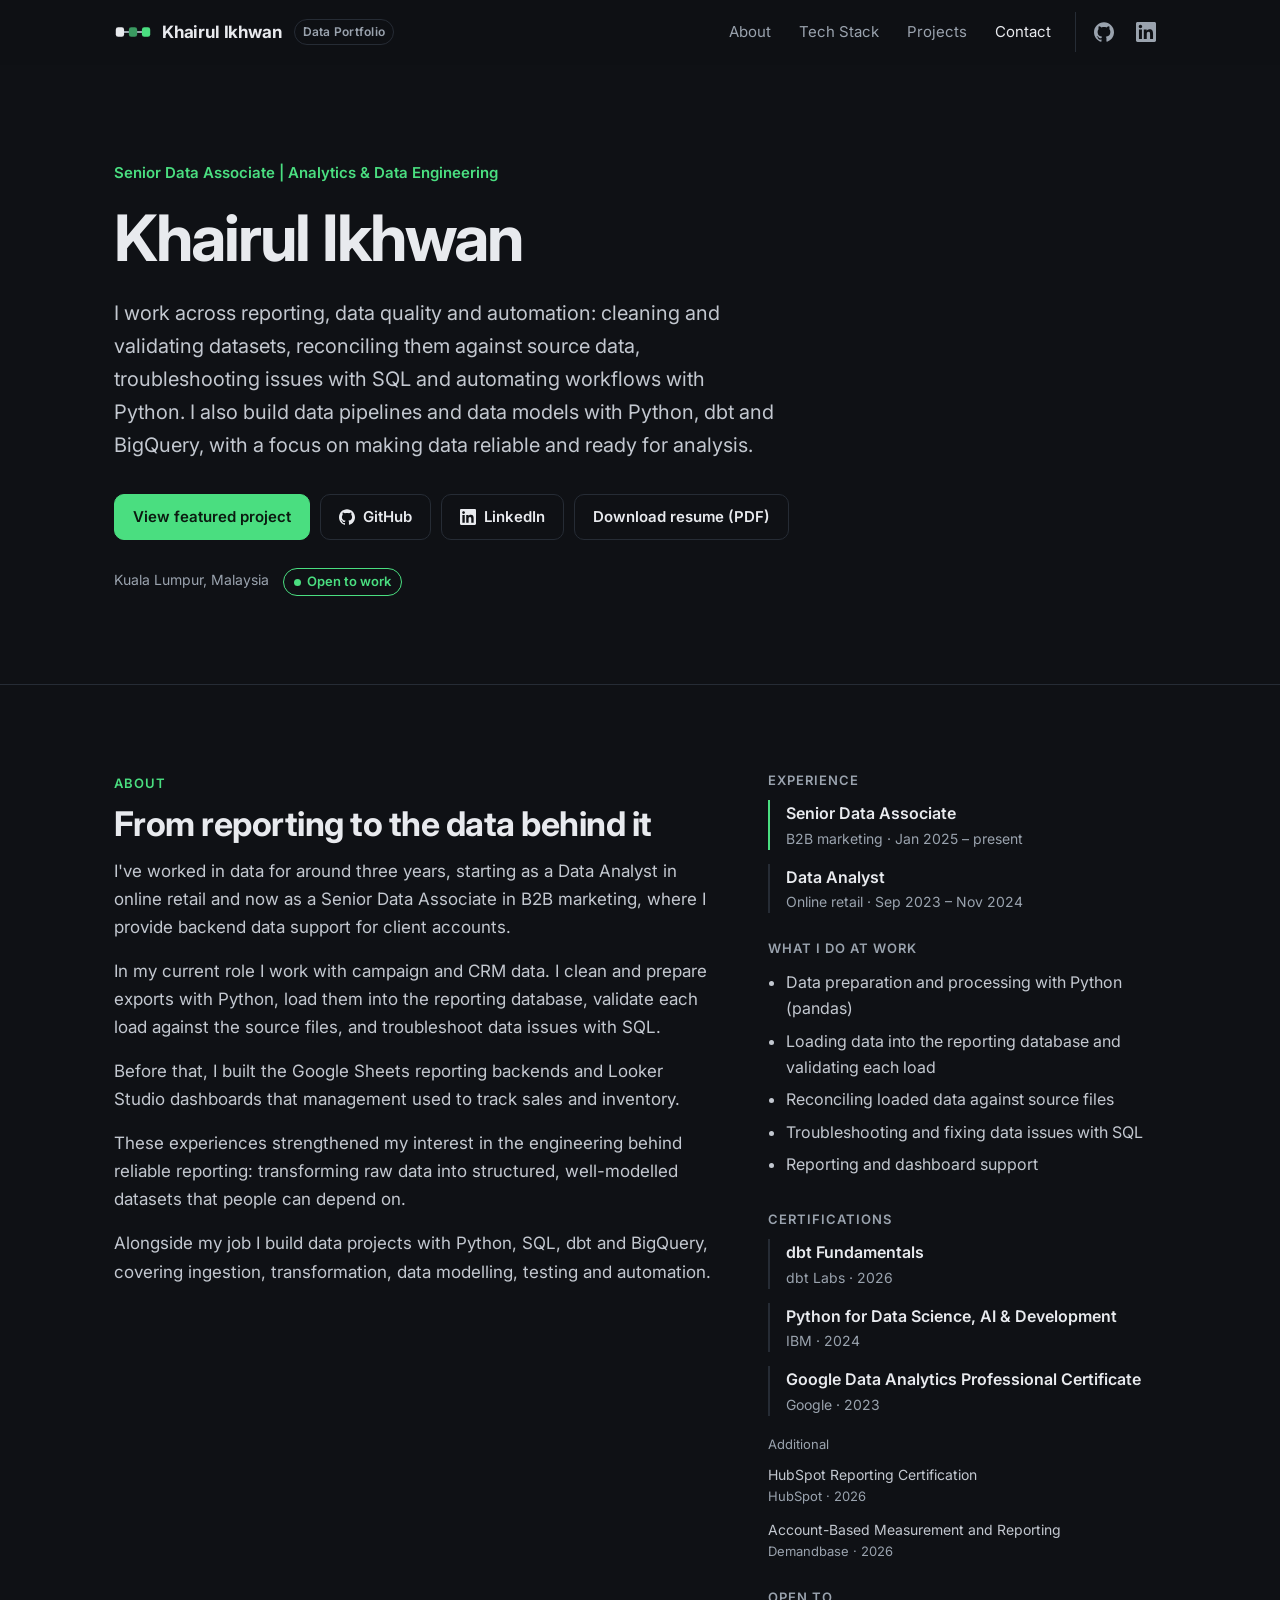
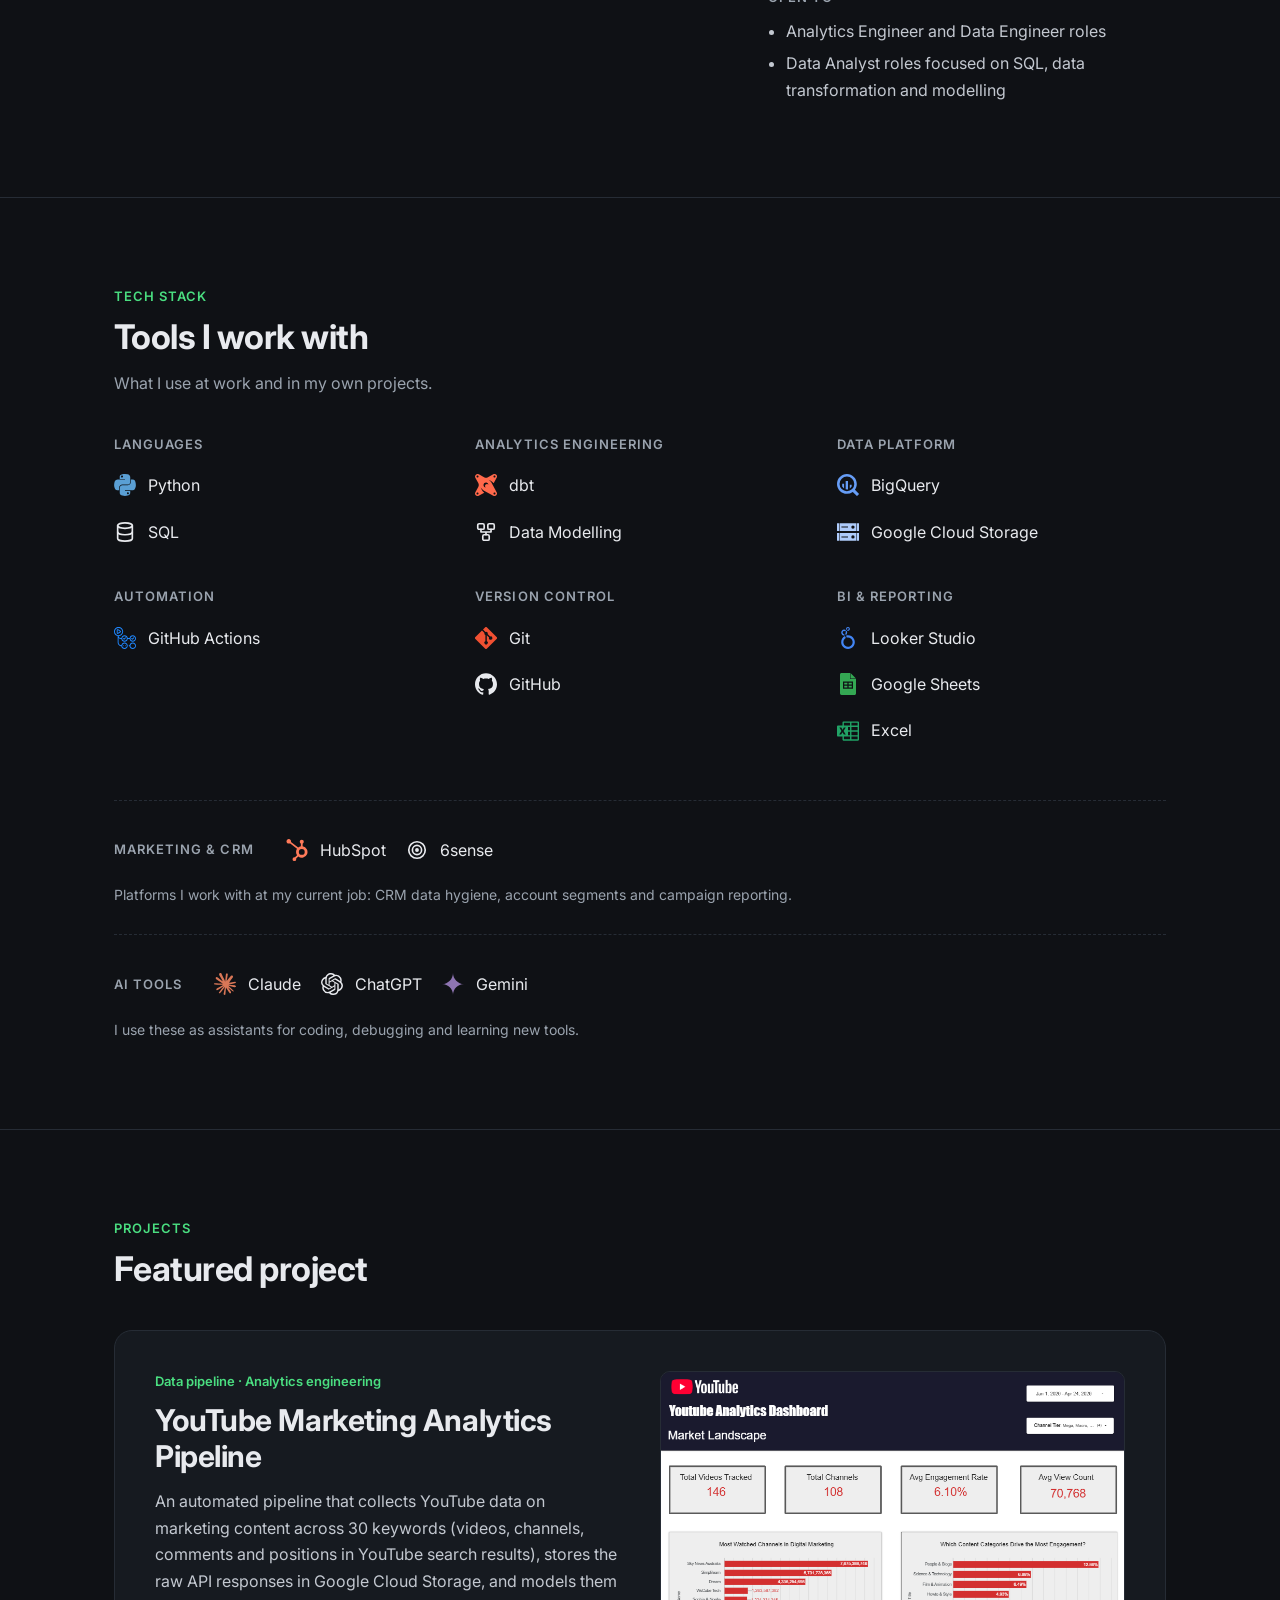
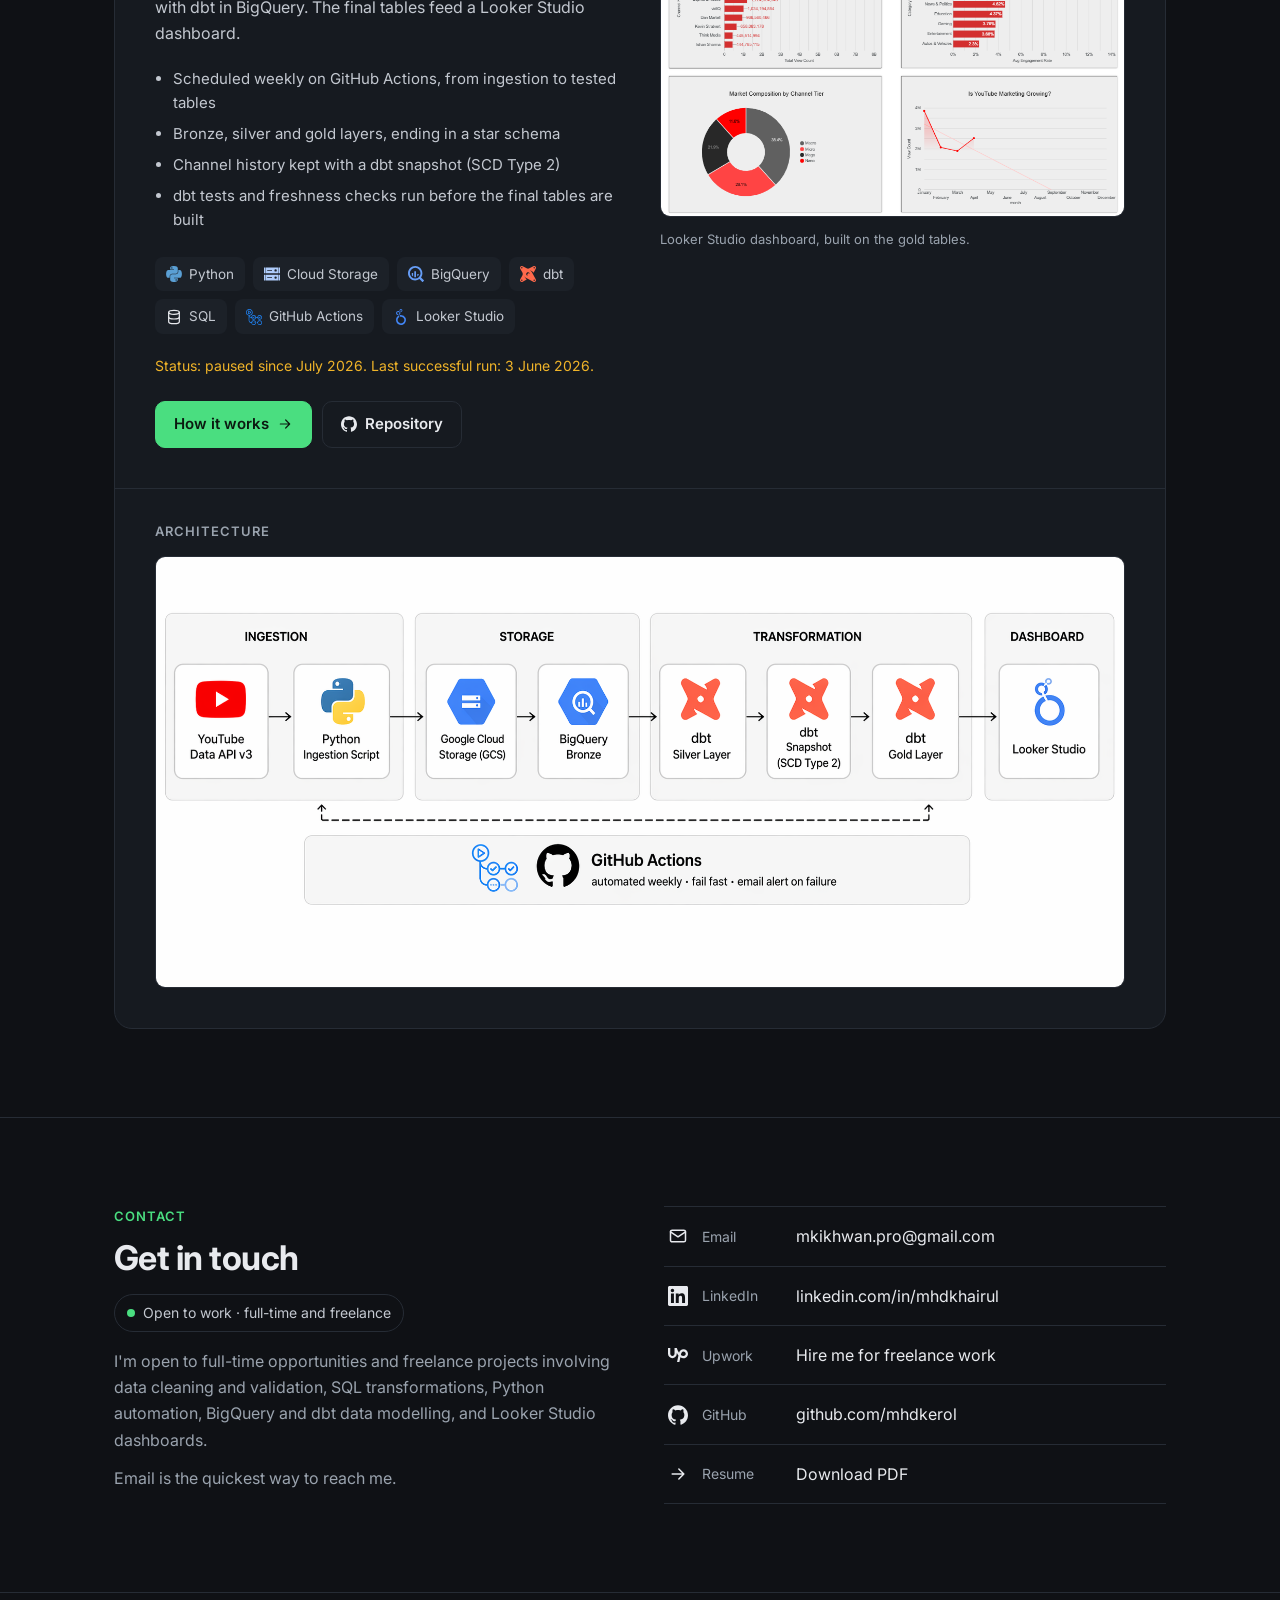
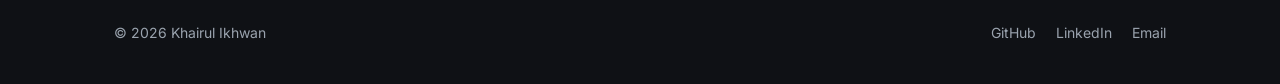
==== commit d1e7c7a3: "Add Upwork profile link to Contact and README Co-Authored-By: Claude Opus 5.5 <noreply@anthropic.com" ====
--- a/index.html
+++ b/index.html
@@ -279,6 +279,10 @@
           <svg class="icon" aria-hidden="true"><use href="assets/img/icons.svg#i-linkedin"></use></svg>
           <span class="label">LinkedIn</span><span class="value">linkedin.com/in/mhdkhairul</span>
         </a></li>
+        <li><a href="https://www.upwork.com/freelancers/~019ff9cebfa9b17c10" target="_blank" rel="noopener">
+          <svg class="icon" aria-hidden="true"><use href="assets/img/icons.svg#i-upwork"></use></svg>
+          <span class="label">Upwork</span><span class="value">Hire me for freelance work</span>
+        </a></li>
         <li><a href="https://github.com/mhdkerol" target="_blank" rel="noopener">
           <svg class="icon" aria-hidden="true"><use href="assets/img/icons.svg#i-github"></use></svg>
           <span class="label">GitHub</span><span class="value">github.com/mhdkerol</span>
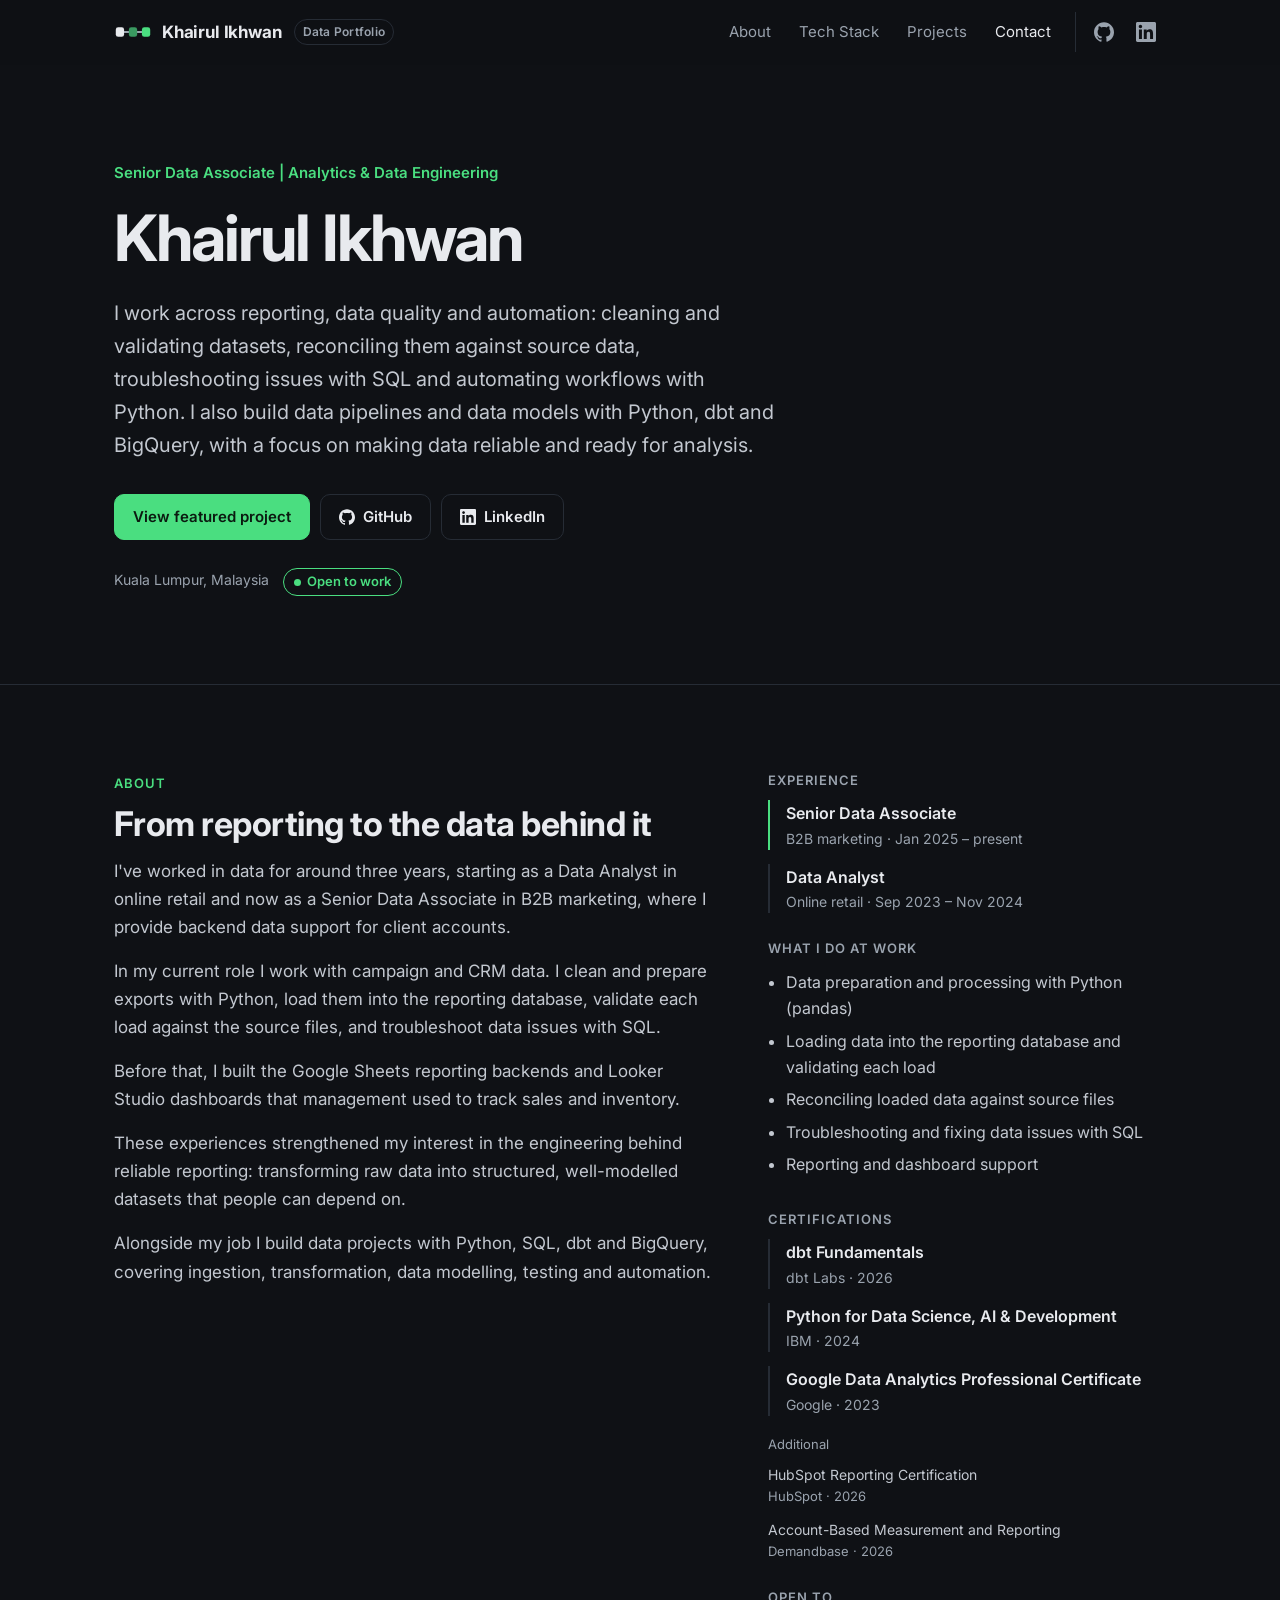
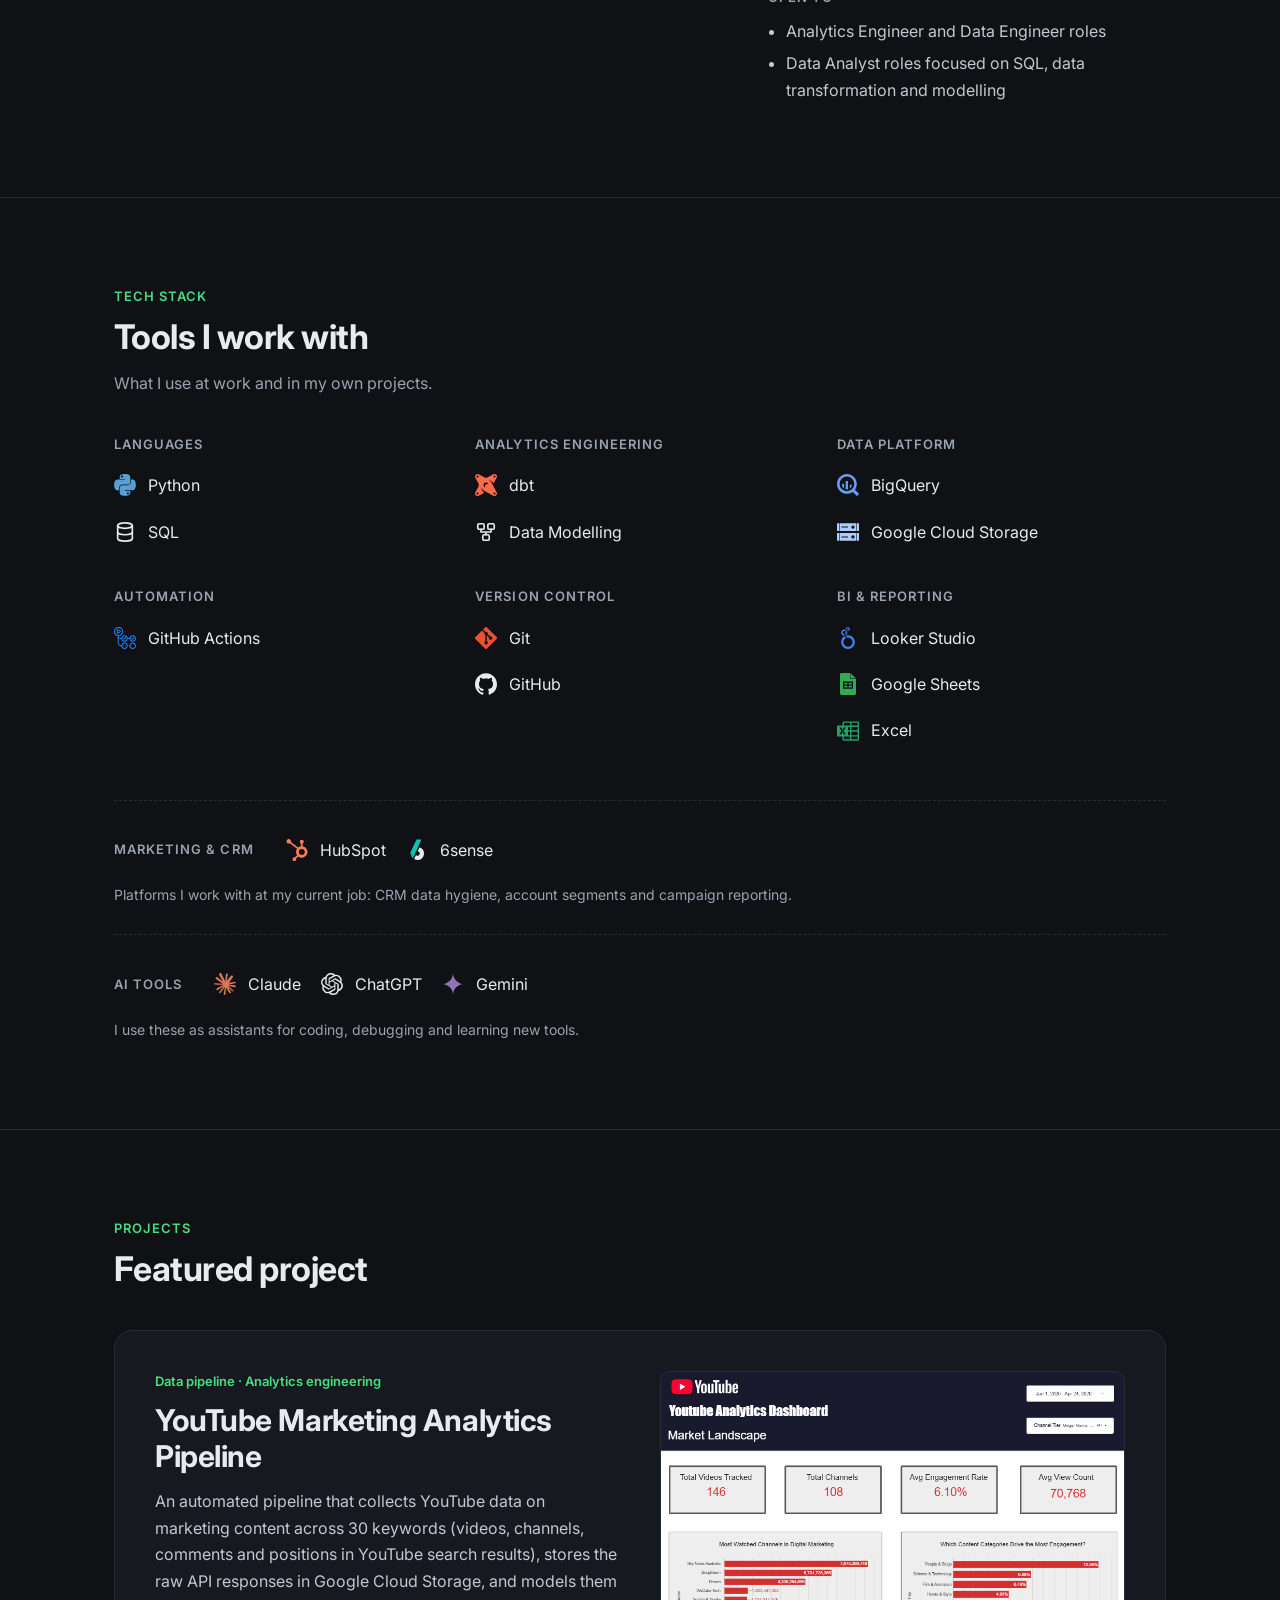
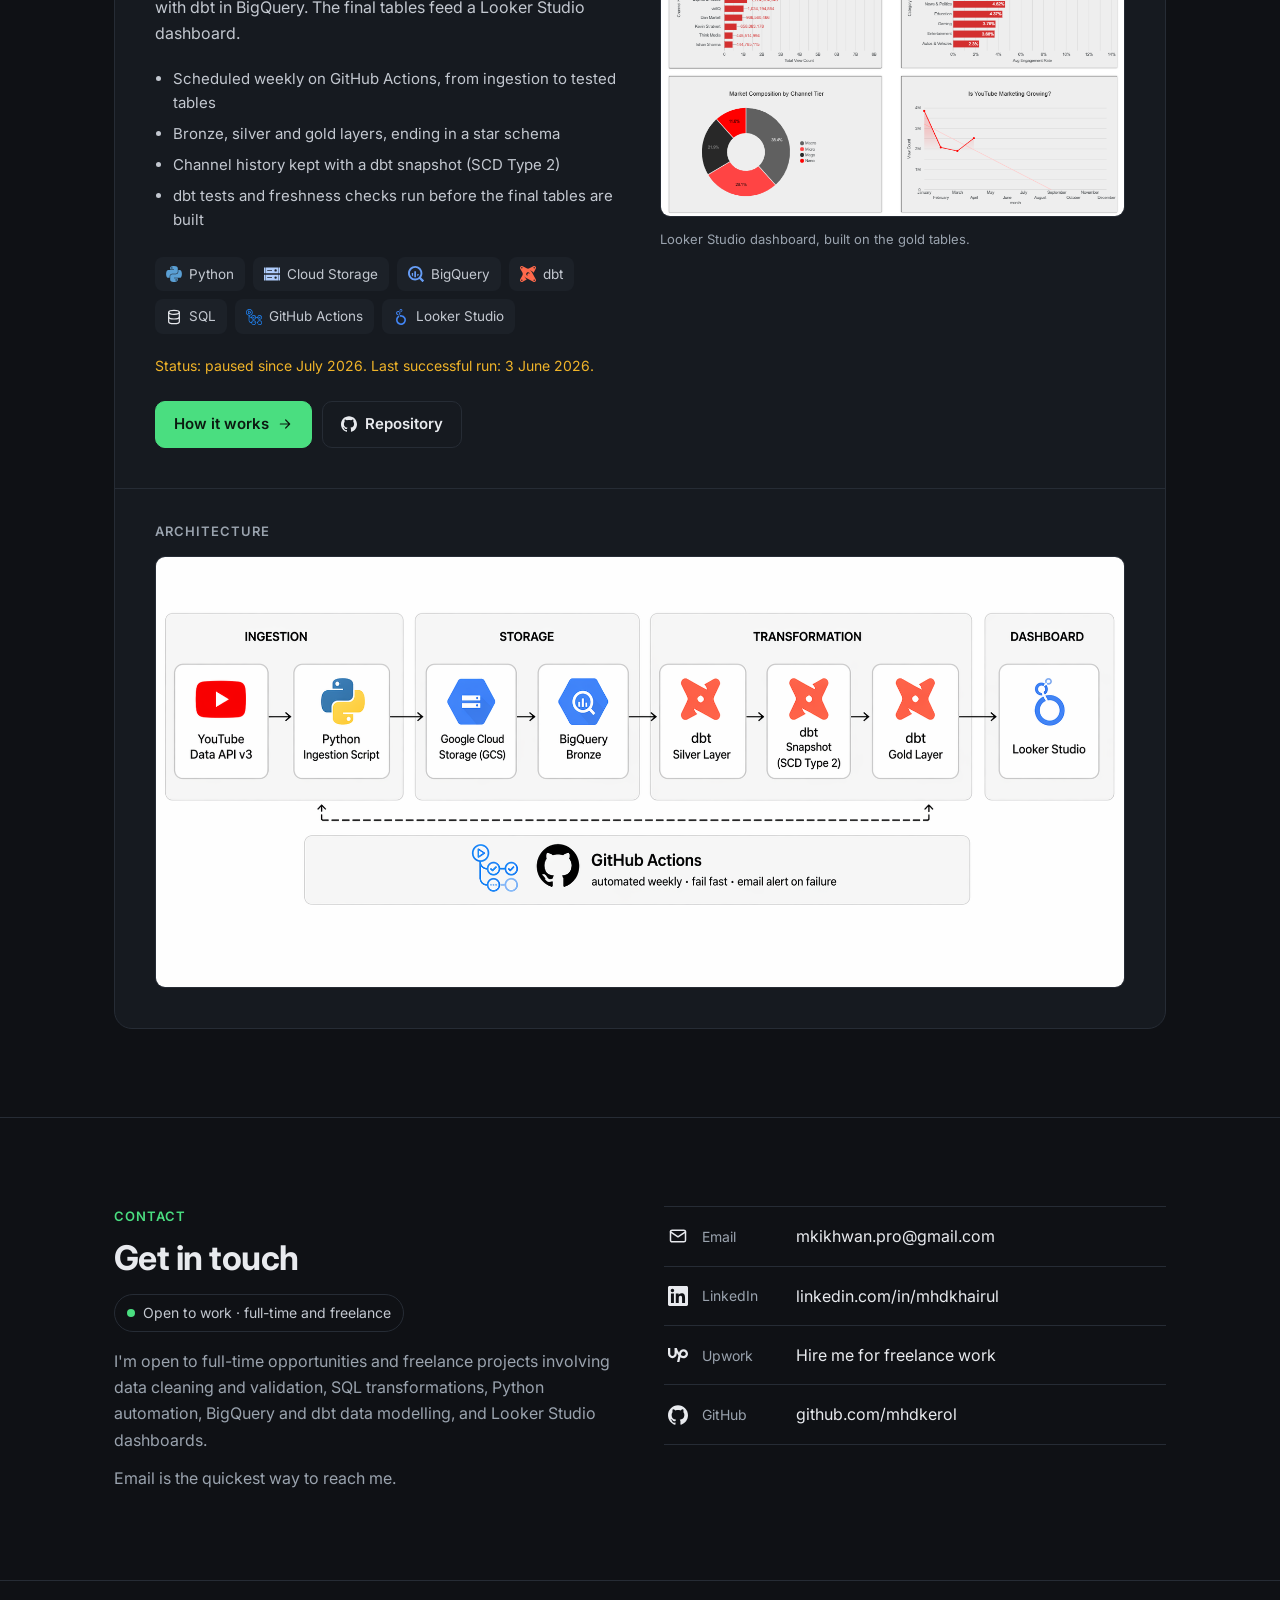
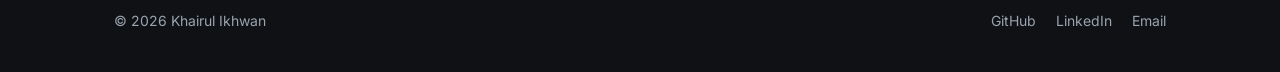
==== commit 03f87686: "Remove public resume download; add 6sense logo Co-Authored-By: Claude Opus 5.5 <noreply@anthropic.co" ====
--- a/index.html
+++ b/index.html
@@ -69,7 +69,6 @@
         <a class="btn" href="https://www.linkedin.com/in/mhdkhairul" target="_blank" rel="noopener">
           <svg class="icon icon--sm" aria-hidden="true"><use href="assets/img/icons.svg#i-linkedin"></use></svg>LinkedIn
         </a>
-        <a class="btn" href="assets/Khairul-Ikhwan-Resume.pdf" download>Download resume (PDF)</a>
       </div>
       <p class="hero__meta">Kuala Lumpur, Malaysia <span class="hero__open">Open to work</span></p>
     </div>
@@ -187,7 +186,7 @@
         <h3>Marketing &amp; CRM</h3>
         <ul class="stack__list">
           <li class="stack__item"><svg class="icon" aria-hidden="true"><use href="assets/img/icons.svg#i-hubspot"></use></svg>HubSpot</li>
-          <li class="stack__item"><svg class="icon" aria-hidden="true"><use href="assets/img/icons.svg#i-target"></use></svg>6sense</li>
+          <li class="stack__item"><svg class="icon" viewBox="0 0 24 24" aria-hidden="true" focusable="false"><defs><clipPath id="sxL"><polygon points="0,0 17.2,0 6.2,24 0,24"/></clipPath><clipPath id="sxR"><polygon points="18.9,0 24,0 24,24 7.9,24"/></clipPath><mask id="sxH"><rect width="24" height="24" fill="#fff"/><circle cx="12.5" cy="15.8" r="2.5" fill="#000"/></mask></defs><g mask="url(#sxH)"><g clip-path="url(#sxL)" fill="#14BDB5"><circle cx="12.5" cy="15.8" r="7.2"/><polygon points="11.4,0.5 17.2,0.5 10.2,15.8 4.4,15.8"/></g><circle cx="12.5" cy="15.8" r="7.2" fill="currentColor" clip-path="url(#sxR)"/></g></svg>6sense</li>
         </ul>
         <p>Platforms I work with at my current job: CRM data hygiene, account segments and campaign reporting.</p>
       </div>
@@ -287,10 +286,6 @@
           <svg class="icon" aria-hidden="true"><use href="assets/img/icons.svg#i-github"></use></svg>
           <span class="label">GitHub</span><span class="value">github.com/mhdkerol</span>
         </a></li>
-        <li><a href="assets/Khairul-Ikhwan-Resume.pdf" download>
-          <svg class="icon" aria-hidden="true"><use href="assets/img/icons.svg#i-arrow"></use></svg>
-          <span class="label">Resume</span><span class="value">Download PDF</span>
-        </a></li>
       </ul>
     </div>
   </section>
